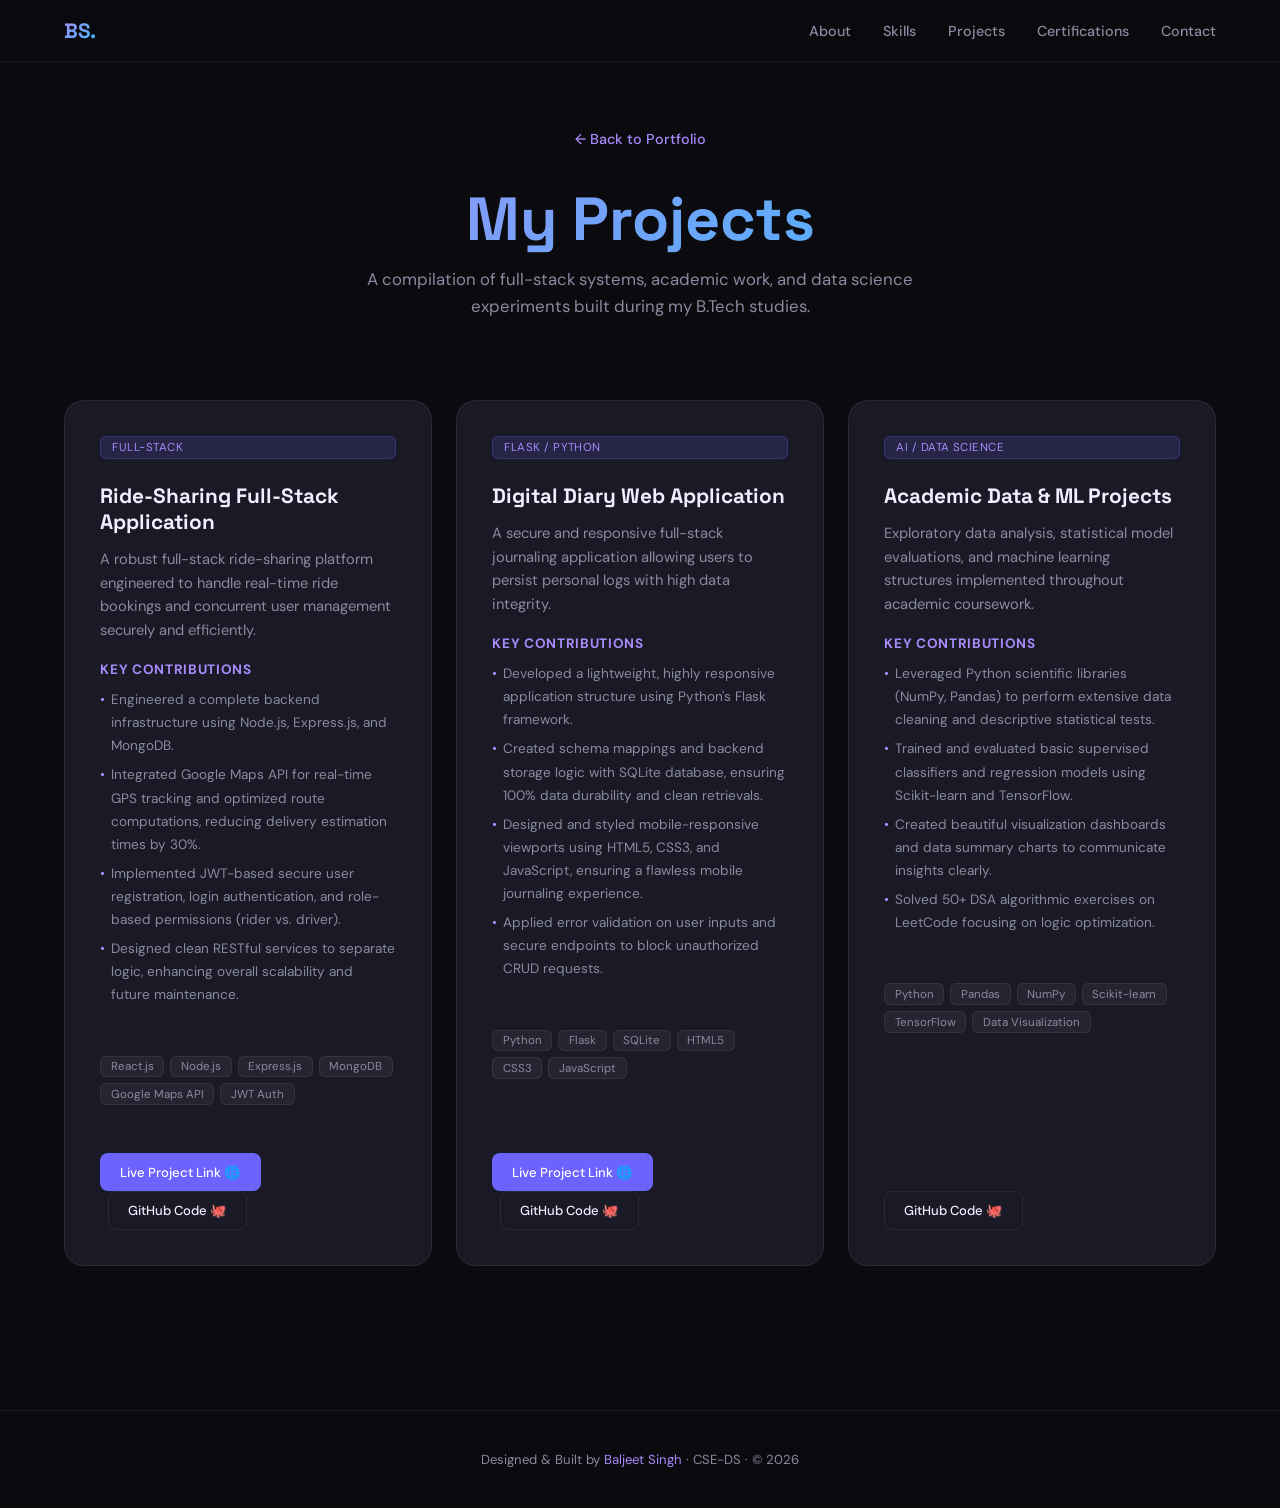
==== projects.html @ 08586c1f "Initial commit - organized portfolio, split html/css, added projects details and resume pdf" ====
<!DOCTYPE html>
<html lang="en">

<head>
  <meta charset="UTF-8" />
  <meta name="viewport" content="width=device-width, initial-scale=1.0" />
  <title>Projects | Baljeet Singh</title>
  <link
    href="https://fonts.googleapis.com/css2?family=Space+Grotesk:wght@400;500;600;700&family=DM+Sans:wght@300;400;500&display=swap"
    rel="stylesheet" />
  <link rel="stylesheet" href="css/style.css" />
  <style>
    /* Additional page-specific styles for projects.html */
    .projects-hero {
      padding: 8rem 5% 3rem;
      text-align: center;
    }
    .projects-hero h1 {
      font-family: 'Space Grotesk', sans-serif;
      font-size: clamp(2.5rem, 5vw, 3.8rem);
      font-weight: 700;
      margin-bottom: 0.5rem;
      background: linear-gradient(135deg, var(--accent2), var(--accent3));
      -webkit-background-clip: text;
      -webkit-text-fill-color: transparent;
    }
    .projects-hero p {
      color: var(--muted);
      font-size: 1.05rem;
      max-width: 600px;
      margin: 0 auto 2rem;
      line-height: 1.6;
    }
    .back-btn {
      display: inline-flex;
      align-items: center;
      gap: 8px;
      color: var(--accent2);
      text-decoration: none;
      font-weight: 500;
      font-size: 0.9rem;
      transition: color 0.2s;
      margin-bottom: 2rem;
    }
    .back-btn:hover {
      color: var(--accent3);
    }
    .project-detail-card {
      background: var(--card);
      border: 1px solid var(--border);
      border-radius: 20px;
      padding: 2.2rem;
      transition: border-color 0.25s, transform 0.25s;
      position: relative;
      overflow: hidden;
      display: flex;
      flex-direction: column;
      height: 100%;
    }
    .project-detail-card::before {
      content: '';
      position: absolute;
      top: 0;
      left: 0;
      right: 0;
      height: 2px;
      background: linear-gradient(90deg, var(--accent), var(--accent3));
      opacity: 0;
      transition: opacity 0.3s;
    }
    .project-detail-card:hover {
      border-color: rgba(108, 99, 255, 0.4);
      transform: translateY(-4px);
    }
    .project-detail-card:hover::before {
      opacity: 1;
    }
    .project-actions {
      margin-top: auto;
      padding-top: 1.5rem;
    }
    .project-link-btn {
      display: inline-flex;
      align-items: center;
      gap: 6px;
      padding: 0.6rem 1.2rem;
      border-radius: 8px;
      font-family: 'DM Sans', sans-serif;
      font-size: 0.82rem;
      font-weight: 500;
      cursor: pointer;
      text-decoration: none;
      transition: all 0.2s;
      background: var(--accent);
      color: #fff;
      border: 1px solid transparent;
    }
    .project-link-btn:hover {
      background: #7c74ff;
      transform: translateY(-2px);
    }
    .project-link-btn.secondary {
      background: transparent;
      color: var(--text);
      border: 1px solid var(--border);
      margin-left: 8px;
    }
    .project-link-btn.secondary:hover {
      border-color: rgba(255, 255, 255, 0.2);
      background: rgba(255, 255, 255, 0.03);
    }
  </style>
</head>

<body>

  <!-- NAV -->
  <nav>
    <div class="nav-logo"><a href="index.html" style="text-decoration: none; color: inherit;">BS.</a></div>
    <div class="nav-links">
      <a href="index.html#about">About</a>
      <a href="index.html#skills">Skills</a>
      <a href="index.html#projects">Projects</a>
      <a href="index.html#certifications">Certifications</a>
      <a href="index.html#contact">Contact</a>
    </div>
  </nav>

  <!-- PROJECTS HERO -->
  <section class="projects-hero">
    <a href="index.html" class="back-btn">← Back to Portfolio</a>
    <h1>My Projects</h1>
    <p>A compilation of full-stack systems, academic work, and data science experiments built during my B.Tech studies.</p>
  </section>

  <!-- PROJECTS GRID -->
  <section id="detailed-projects" style="padding-top: 0;">
    <div class="projects-grid">

      <!-- PROJECT 1 -->
      <div class="project-detail-card">
        <div class="project-tag">FULL-STACK</div>
        <h2 class="project-title" style="font-size: 1.3rem; margin-top: 0.5rem; margin-bottom: 0.8rem;">Ride-Sharing Full-Stack Application</h2>
        <p class="project-desc" style="margin-bottom: 1.2rem; font-size: 0.92rem; line-height: 1.6;">A robust full-stack ride-sharing platform engineered to handle real-time ride bookings and concurrent user management securely and efficiently.</p>
        
        <h3 style="font-size: 0.85rem; color: var(--accent2); text-transform: uppercase; letter-spacing: 0.05em; margin-bottom: 0.6rem;">Key Contributions</h3>
        <ul style="list-style-type: none; padding-left: 0; margin-bottom: 1.5rem; font-size: 0.85rem; color: var(--muted); line-height: 1.7;">
          <li style="margin-bottom: 6px; display: flex; align-items: start; gap: 6px;">
            <span style="color: var(--accent2); flex-shrink: 0;">•</span>
            <span>Engineered a complete backend infrastructure using Node.js, Express.js, and MongoDB.</span>
          </li>
          <li style="margin-bottom: 6px; display: flex; align-items: start; gap: 6px;">
            <span style="color: var(--accent2); flex-shrink: 0;">•</span>
            <span>Integrated Google Maps API for real-time GPS tracking and optimized route computations, reducing delivery estimation times by 30%.</span>
          </li>
          <li style="margin-bottom: 6px; display: flex; align-items: start; gap: 6px;">
            <span style="color: var(--accent2); flex-shrink: 0;">•</span>
            <span>Implemented JWT-based secure user registration, login authentication, and role-based permissions (rider vs. driver).</span>
          </li>
          <li style="margin-bottom: 6px; display: flex; align-items: start; gap: 6px;">
            <span style="color: var(--accent2); flex-shrink: 0;">•</span>
            <span>Designed clean RESTful services to separate logic, enhancing overall scalability and future maintenance.</span>
          </li>
        </ul>
        
        <div class="project-tech" style="margin-bottom: 1.5rem;">
          <span class="tech-pill">React.js</span>
          <span class="tech-pill">Node.js</span>
          <span class="tech-pill">Express.js</span>
          <span class="tech-pill">MongoDB</span>
          <span class="tech-pill">Google Maps API</span>
          <span class="tech-pill">JWT Auth</span>
        </div>
        
        <div class="project-actions">
          <a href="https://b-ramgharia.github.io/ride-sharing/" class="project-link-btn live-link-btn" id="rideshare-live-link" target="_blank" rel="noopener noreferrer">Live Project Link 🌐</a>
          <a href="https://github.com/B-ramgharia/ride-sharing" class="project-link-btn secondary" target="_blank" rel="noopener noreferrer">GitHub Code 🐙</a>
        </div>
      </div>

      <!-- PROJECT 2 -->
      <div class="project-detail-card">
        <div class="project-tag">FLASK / PYTHON</div>
        <h2 class="project-title" style="font-size: 1.3rem; margin-top: 0.5rem; margin-bottom: 0.8rem;">Digital Diary Web Application</h2>
        <p class="project-desc" style="margin-bottom: 1.2rem; font-size: 0.92rem; line-height: 1.6;">A secure and responsive full-stack journaling application allowing users to persist personal logs with high data integrity.</p>
        
        <h3 style="font-size: 0.85rem; color: var(--accent2); text-transform: uppercase; letter-spacing: 0.05em; margin-bottom: 0.6rem;">Key Contributions</h3>
        <ul style="list-style-type: none; padding-left: 0; margin-bottom: 1.5rem; font-size: 0.85rem; color: var(--muted); line-height: 1.7;">
          <li style="margin-bottom: 6px; display: flex; align-items: start; gap: 6px;">
            <span style="color: var(--accent2); flex-shrink: 0;">•</span>
            <span>Developed a lightweight, highly responsive application structure using Python's Flask framework.</span>
          </li>
          <li style="margin-bottom: 6px; display: flex; align-items: start; gap: 6px;">
            <span style="color: var(--accent2); flex-shrink: 0;">•</span>
            <span>Created schema mappings and backend storage logic with SQLite database, ensuring 100% data durability and clean retrievals.</span>
          </li>
          <li style="margin-bottom: 6px; display: flex; align-items: start; gap: 6px;">
            <span style="color: var(--accent2); flex-shrink: 0;">•</span>
            <span>Designed and styled mobile-responsive viewports using HTML5, CSS3, and JavaScript, ensuring a flawless mobile journaling experience.</span>
          </li>
          <li style="margin-bottom: 6px; display: flex; align-items: start; gap: 6px;">
            <span style="color: var(--accent2); flex-shrink: 0;">•</span>
            <span>Applied error validation on user inputs and secure endpoints to block unauthorized CRUD requests.</span>
          </li>
        </ul>
        
        <div class="project-tech" style="margin-bottom: 1.5rem;">
          <span class="tech-pill">Python</span>
          <span class="tech-pill">Flask</span>
          <span class="tech-pill">SQLite</span>
          <span class="tech-pill">HTML5</span>
          <span class="tech-pill">CSS3</span>
          <span class="tech-pill">JavaScript</span>
        </div>
        
        <div class="project-actions">
          <a href="https://diary1-fcr9.onrender.com" class="project-link-btn live-link-btn" id="diary-live-link" target="_blank" rel="noopener noreferrer">Live Project Link 🌐</a>
          <a href="https://github.com/B-ramgharia/Diary" class="project-link-btn secondary" target="_blank" rel="noopener noreferrer">GitHub Code 🐙</a>
        </div>
      </div>

      <!-- PROJECT 3 -->
      <div class="project-detail-card">
        <div class="project-tag">AI / DATA SCIENCE</div>
        <h2 class="project-title" style="font-size: 1.3rem; margin-top: 0.5rem; margin-bottom: 0.8rem;">Academic Data & ML Projects</h2>
        <p class="project-desc" style="margin-bottom: 1.2rem; font-size: 0.92rem; line-height: 1.6;">Exploratory data analysis, statistical model evaluations, and machine learning structures implemented throughout academic coursework.</p>
        
        <h3 style="font-size: 0.85rem; color: var(--accent2); text-transform: uppercase; letter-spacing: 0.05em; margin-bottom: 0.6rem;">Key Contributions</h3>
        <ul style="list-style-type: none; padding-left: 0; margin-bottom: 1.5rem; font-size: 0.85rem; color: var(--muted); line-height: 1.7;">
          <li style="margin-bottom: 6px; display: flex; align-items: start; gap: 6px;">
            <span style="color: var(--accent2); flex-shrink: 0;">•</span>
            <span>Leveraged Python scientific libraries (NumPy, Pandas) to perform extensive data cleaning and descriptive statistical tests.</span>
          </li>
          <li style="margin-bottom: 6px; display: flex; align-items: start; gap: 6px;">
            <span style="color: var(--accent2); flex-shrink: 0;">•</span>
            <span>Trained and evaluated basic supervised classifiers and regression models using Scikit-learn and TensorFlow.</span>
          </li>
          <li style="margin-bottom: 6px; display: flex; align-items: start; gap: 6px;">
            <span style="color: var(--accent2); flex-shrink: 0;">•</span>
            <span>Created beautiful visualization dashboards and data summary charts to communicate insights clearly.</span>
          </li>
          <li style="margin-bottom: 6px; display: flex; align-items: start; gap: 6px;">
            <span style="color: var(--accent2); flex-shrink: 0;">•</span>
            <span>Solved 50+ DSA algorithmic exercises on LeetCode focusing on logic optimization.</span>
          </li>
        </ul>
        
        <div class="project-tech" style="margin-bottom: 1.5rem;">
          <span class="tech-pill">Python</span>
          <span class="tech-pill">Pandas</span>
          <span class="tech-pill">NumPy</span>
          <span class="tech-pill">Scikit-learn</span>
          <span class="tech-pill">TensorFlow</span>
          <span class="tech-pill">Data Visualization</span>
        </div>
        
        <div class="project-actions">
          <a href="https://github.com/B-ramgharia?tab=repositories" class="project-link-btn secondary" style="margin-left: 0;" target="_blank" rel="noopener noreferrer">GitHub Code 🐙</a>
        </div>
      </div>

    </div>
  </section>

  <!-- FOOTER -->
  <footer style="margin-top: 4rem;">
    <p>Designed & Built by <span>Baljeet Singh</span> · CSE-DS · © 2026</p>
  </footer>

</body>

</html>
---- css/style.css ----
*,
*::before,
*::after {
  box-sizing: border-box;
  margin: 0;
  padding: 0;
}

:root {
  --bg: #0a0a0f;
  --bg2: #111118;
  --bg3: #16161f;
  --card: #1a1a26;
  --border: rgba(255, 255, 255, 0.07);
  --accent: #6c63ff;
  --accent2: #a78bfa;
  --accent3: #38bdf8;
  --text: #f0eeff;
  --muted: #8a8aa0;
  --green: #4ade80;
}

html {
  scroll-behavior: smooth;
}

body {
  font-family: 'DM Sans', sans-serif;
  background: var(--bg);
  color: var(--text);
  min-height: 100vh;
  overflow-x: hidden;
}

/* NAV */
nav {
  position: fixed;
  top: 0;
  left: 0;
  right: 0;
  z-index: 100;
  display: flex;
  align-items: center;
  justify-content: space-between;
  padding: 1.1rem 5%;
  background: rgba(10, 10, 15, 0.85);
  backdrop-filter: blur(18px);
  border-bottom: 1px solid var(--border);
}

.nav-logo {
  font-family: 'Space Grotesk', sans-serif;
  font-weight: 800;
  font-size: 1.3rem;
  letter-spacing: -0.5px;
  background: linear-gradient(135deg, var(--accent2), var(--accent3));
  -webkit-background-clip: text;
  -webkit-text-fill-color: transparent;
}

.nav-links {
  display: flex;
  gap: 2rem;
}

.nav-links a {
  color: var(--muted);
  text-decoration: none;
  font-size: 0.9rem;
  font-weight: 500;
  transition: color 0.2s;
}

.nav-links a:hover {
  color: var(--text);
}

/* HERO */
.hero {
  min-height: 100vh;
  display: flex;
  align-items: center;
  padding: 8rem 5% 4rem;
  position: relative;
  overflow: hidden;
}

.hero::before {
  content: '';
  position: absolute;
  top: -200px;
  right: -200px;
  width: 700px;
  height: 700px;
  background: radial-gradient(circle, rgba(108, 99, 255, 0.15) 0%, transparent 70%);
  pointer-events: none;
}

.hero::after {
  content: '';
  position: absolute;
  bottom: -100px;
  left: -100px;
  width: 500px;
  height: 500px;
  background: radial-gradient(circle, rgba(56, 189, 248, 0.08) 0%, transparent 70%);
  pointer-events: none;
}

.hero-inner {
  max-width: 820px;
  animation: fadeUp 0.8s ease both;
}

.hero-badge {
  display: inline-flex;
  align-items: center;
  gap: 8px;
  background: rgba(108, 99, 255, 0.12);
  border: 1px solid rgba(108, 99, 255, 0.3);
  border-radius: 999px;
  padding: 0.35rem 1rem;
  font-size: 0.78rem;
  color: var(--accent2);
  margin-bottom: 1.8rem;
  letter-spacing: 0.04em;
}

.badge-dot {
  width: 7px;
  height: 7px;
  border-radius: 50%;
  background: var(--green);
  box-shadow: 0 0 8px var(--green);
  animation: pulse 2s infinite;
}

.hero h1 {
  font-family: 'Space Grotesk', sans-serif;
  font-size: clamp(2.8rem, 6vw, 5rem);
  font-weight: 700;
  line-height: 1.15;
  letter-spacing: -1px;
  margin-bottom: 1rem;
}

.hero h1 span {
  display: inline-block;
  padding-right: 0.05em;
  background: linear-gradient(135deg, var(--accent2) 0%, var(--accent3) 100%);
  -webkit-background-clip: text;
  -webkit-text-fill-color: transparent;
}

.hero-sub {
  font-size: 1.05rem;
  color: var(--muted);
  max-width: 540px;
  line-height: 1.75;
  margin-bottom: 2.5rem;
}

.hero-btns {
  display: flex;
  gap: 1rem;
  flex-wrap: wrap;
}

.btn {
  display: inline-flex;
  align-items: center;
  gap: 8px;
  padding: 0.75rem 1.8rem;
  border-radius: 10px;
  font-family: 'DM Sans', sans-serif;
  font-size: 0.9rem;
  font-weight: 500;
  cursor: pointer;
  text-decoration: none;
  transition: all 0.2s;
}

.btn-primary {
  background: var(--accent);
  color: #fff;
  border: 1px solid transparent;
}

.btn-primary:hover {
  background: #7c74ff;
  transform: translateY(-2px);
}

.btn-outline {
  background: transparent;
  color: var(--text);
  border: 1px solid var(--border);
}

.btn-outline:hover {
  border-color: rgba(255, 255, 255, 0.2);
  background: var(--card);
  transform: translateY(-2px);
}

/* SECTION */
section {
  padding: 5rem 5%;
}

.section-label {
  display: inline-flex;
  align-items: center;
  background: rgba(167, 139, 250, 0.08);
  border: 1px solid rgba(167, 139, 250, 0.2);
  color: var(--accent2);
  font-size: 0.75rem;
  font-weight: 600;
  letter-spacing: 0.08em;
  text-transform: uppercase;
  padding: 0.35rem 0.9rem;
  border-radius: 99px;
  margin-bottom: 0.8rem;
}

.section-title {
  font-family: 'Space Grotesk', sans-serif;
  font-size: clamp(1.8rem, 3vw, 2.4rem);
  font-weight: 700;
  margin-bottom: 3rem;
}

/* ABOUT */
.about-grid {
  display: grid;
  grid-template-columns: 1fr 1fr;
  gap: 3rem;
  align-items: start;
}

.about-text {
  color: var(--muted);
  line-height: 1.85;
  font-size: 1rem;
}

.about-text p+p {
  margin-top: 1rem;
}

.about-stats {
  display: grid;
  grid-template-columns: 1fr 1fr;
  gap: 1rem;
}

.stat-card {
  background: var(--card);
  border: 1px solid var(--border);
  border-radius: 14px;
  padding: 1.4rem;
}

.stat-num {
  font-family: 'Space Grotesk', sans-serif;
  font-size: 2rem;
  font-weight: 800;
  background: linear-gradient(135deg, var(--accent2), var(--accent3));
  -webkit-background-clip: text;
  -webkit-text-fill-color: transparent;
}

.stat-label {
  color: var(--muted);
  font-size: 0.82rem;
  margin-top: 0.2rem;
}

/* SKILLS */
.skills-bg {
  background: var(--bg2);
}

.skills-grid {
  display: grid;
  grid-template-columns: repeat(auto-fit, minmax(260px, 1fr));
  gap: 1.2rem;
}

.skill-card {
  background: var(--card);
  border: 1px solid var(--border);
  border-radius: 16px;
  padding: 1.6rem;
  transition: border-color 0.25s, transform 0.25s;
}

.skill-card:hover {
  border-color: rgba(108, 99, 255, 0.4);
  transform: translateY(-4px);
}

.skill-icon {
  width: 44px;
  height: 44px;
  border-radius: 12px;
  display: flex;
  align-items: center;
  justify-content: center;
  font-size: 1.4rem;
  margin-bottom: 1rem;
}

.skill-name {
  font-family: 'Space Grotesk', sans-serif;
  font-weight: 700;
  font-size: 1rem;
  margin-bottom: 0.4rem;
}

.skill-desc {
  color: var(--muted);
  font-size: 0.85rem;
  line-height: 1.6;
  margin-bottom: 1rem;
}

.skill-bar-wrap {
  height: 4px;
  background: rgba(255, 255, 255, 0.07);
  border-radius: 99px;
  overflow: hidden;
}

.skill-bar {
  height: 100%;
  border-radius: 99px;
  background: linear-gradient(90deg, var(--accent), var(--accent3));
  animation: growBar 1.2s ease both;
}

/* PROJECTS */
.projects-grid {
  display: grid;
  grid-template-columns: repeat(auto-fit, minmax(280px, 1fr));
  gap: 1.5rem;
}

.project-card {
  background: var(--card);
  border: 1px solid var(--border);
  border-radius: 18px;
  padding: 1.8rem;
  transition: border-color 0.25s, transform 0.25s;
  position: relative;
  overflow: hidden;
}

.project-card::before {
  content: '';
  position: absolute;
  top: 0;
  left: 0;
  right: 0;
  height: 2px;
  background: linear-gradient(90deg, var(--accent), var(--accent3));
  opacity: 0;
  transition: opacity 0.3s;
}

.project-card:hover {
  border-color: rgba(108, 99, 255, 0.35);
  transform: translateY(-5px);
}

.project-card:hover::before {
  opacity: 1;
}

.project-tag {
  display: inline-block;
  background: rgba(108, 99, 255, 0.15);
  color: var(--accent2);
  border: 1px solid rgba(108, 99, 255, 0.25);
  border-radius: 6px;
  padding: 0.2rem 0.7rem;
  font-size: 0.72rem;
  margin-bottom: 1rem;
  letter-spacing: 0.04em;
}

.project-title {
  font-family: 'Space Grotesk', sans-serif;
  font-weight: 700;
  font-size: 1.05rem;
  margin-bottom: 0.6rem;
}

.project-desc {
  color: var(--muted);
  font-size: 0.85rem;
  line-height: 1.65;
}

.project-tech {
  display: flex;
  flex-wrap: wrap;
  gap: 6px;
  margin-top: 1.2rem;
}

.tech-pill {
  background: rgba(255, 255, 255, 0.05);
  border: 1px solid var(--border);
  border-radius: 6px;
  padding: 0.15rem 0.6rem;
  font-size: 0.72rem;
  color: var(--muted);
}

/* CONTACT */
.contact-bg {
  background: var(--bg2);
}

.contact-grid {
  display: grid;
  grid-template-columns: 1fr 1fr;
  gap: 3rem;
  align-items: start;
}

.contact-info p {
  color: var(--muted);
  line-height: 1.8;
  margin-bottom: 2rem;
}

.contact-item {
  display: flex;
  align-items: center;
  gap: 12px;
  margin-bottom: 1rem;
}

.contact-icon {
  width: 42px;
  height: 42px;
  border-radius: 10px;
  background: rgba(108, 99, 255, 0.12);
  border: 1px solid rgba(108, 99, 255, 0.2);
  display: flex;
  align-items: center;
  justify-content: center;
  font-size: 1.1rem;
  flex-shrink: 0;
}

.contact-detail strong {
  display: block;
  font-size: 0.8rem;
  color: var(--muted);
}

.contact-detail span {
  font-size: 0.9rem;
}

.contact-detail a {
  color: var(--text);
  text-decoration: none;
  transition: color 0.2s;
}

.contact-detail a:hover {
  color: var(--accent3);
}

/* Spinner & Toast styling */
.spinner {
  display: inline-block;
  width: 14px;
  height: 14px;
  border: 2px solid rgba(255, 255, 255, 0.3);
  border-radius: 50%;
  border-top-color: #fff;
  animation: spin 0.8s linear infinite;
  vertical-align: middle;
  margin-right: 8px;
}

@keyframes spin {
  to {
    transform: rotate(360deg);
  }
}

.toast {
  position: fixed;
  bottom: 2rem;
  right: 2rem;
  background: var(--bg3);
  border: 1px solid rgba(74, 222, 128, 0.3);
  border-left: 4px solid var(--green);
  padding: 1rem 1.5rem;
  border-radius: 12px;
  box-shadow: 0 10px 30px rgba(0, 0, 0, 0.5);
  display: flex;
  align-items: center;
  gap: 12px;
  z-index: 1000;
  transform: translateY(100px);
  opacity: 0;
  transition: all 0.4s cubic-bezier(0.175, 0.885, 0.32, 1.275);
}

.toast.show {
  transform: translateY(0);
  opacity: 1;
}

.toast-icon {
  font-size: 1.25rem;
  color: var(--green);
  font-weight: bold;
}

.toast-content {
  font-size: 0.9rem;
  font-weight: 500;
  color: var(--text);
}

.contact-form {
  display: flex;
  flex-direction: column;
  gap: 1rem;
}

.form-row {
  display: grid;
  grid-template-columns: 1fr 1fr;
  gap: 1rem;
}

.form-group {
  display: flex;
  flex-direction: column;
  gap: 6px;
}

.form-group label {
  font-size: 0.8rem;
  color: var(--muted);
}

.form-group input,
.form-group textarea {
  background: var(--card);
  border: 1px solid var(--border);
  border-radius: 10px;
  padding: 0.75rem 1rem;
  color: var(--text);
  font-family: 'DM Sans', sans-serif;
  font-size: 0.9rem;
  outline: none;
  transition: border-color 0.2s;
  resize: none;
}

.form-group input:focus,
.form-group textarea:focus {
  border-color: rgba(108, 99, 255, 0.5);
}

.form-group textarea {
  min-height: 120px;
}

.btn-full {
  width: 100%;
  justify-content: center;
}

/* FOOTER */
footer {
  text-align: center;
  padding: 2.5rem 5%;
  border-top: 1px solid var(--border);
  color: var(--muted);
  font-size: 0.82rem;
}

footer span {
  color: var(--accent2);
}

/* ANIMATIONS */
@keyframes fadeUp {
  from {
    opacity: 0;
    transform: translateY(30px);
  }

  to {
    opacity: 1;
    transform: translateY(0);
  }
}

@keyframes pulse {

  0%,
  100% {
    opacity: 1;
  }

  50% {
    opacity: 0.4;
  }
}

@keyframes growBar {
  from {
    width: 0;
  }
}

/* RESPONSIVE */
@media (max-width: 768px) {
  .nav-links {
    display: none;
  }

  .about-grid,
  .contact-grid {
    grid-template-columns: 1fr;
  }

  .form-row {
    grid-template-columns: 1fr;
  }

  .hero h1 {
    letter-spacing: -1px;
  }
}
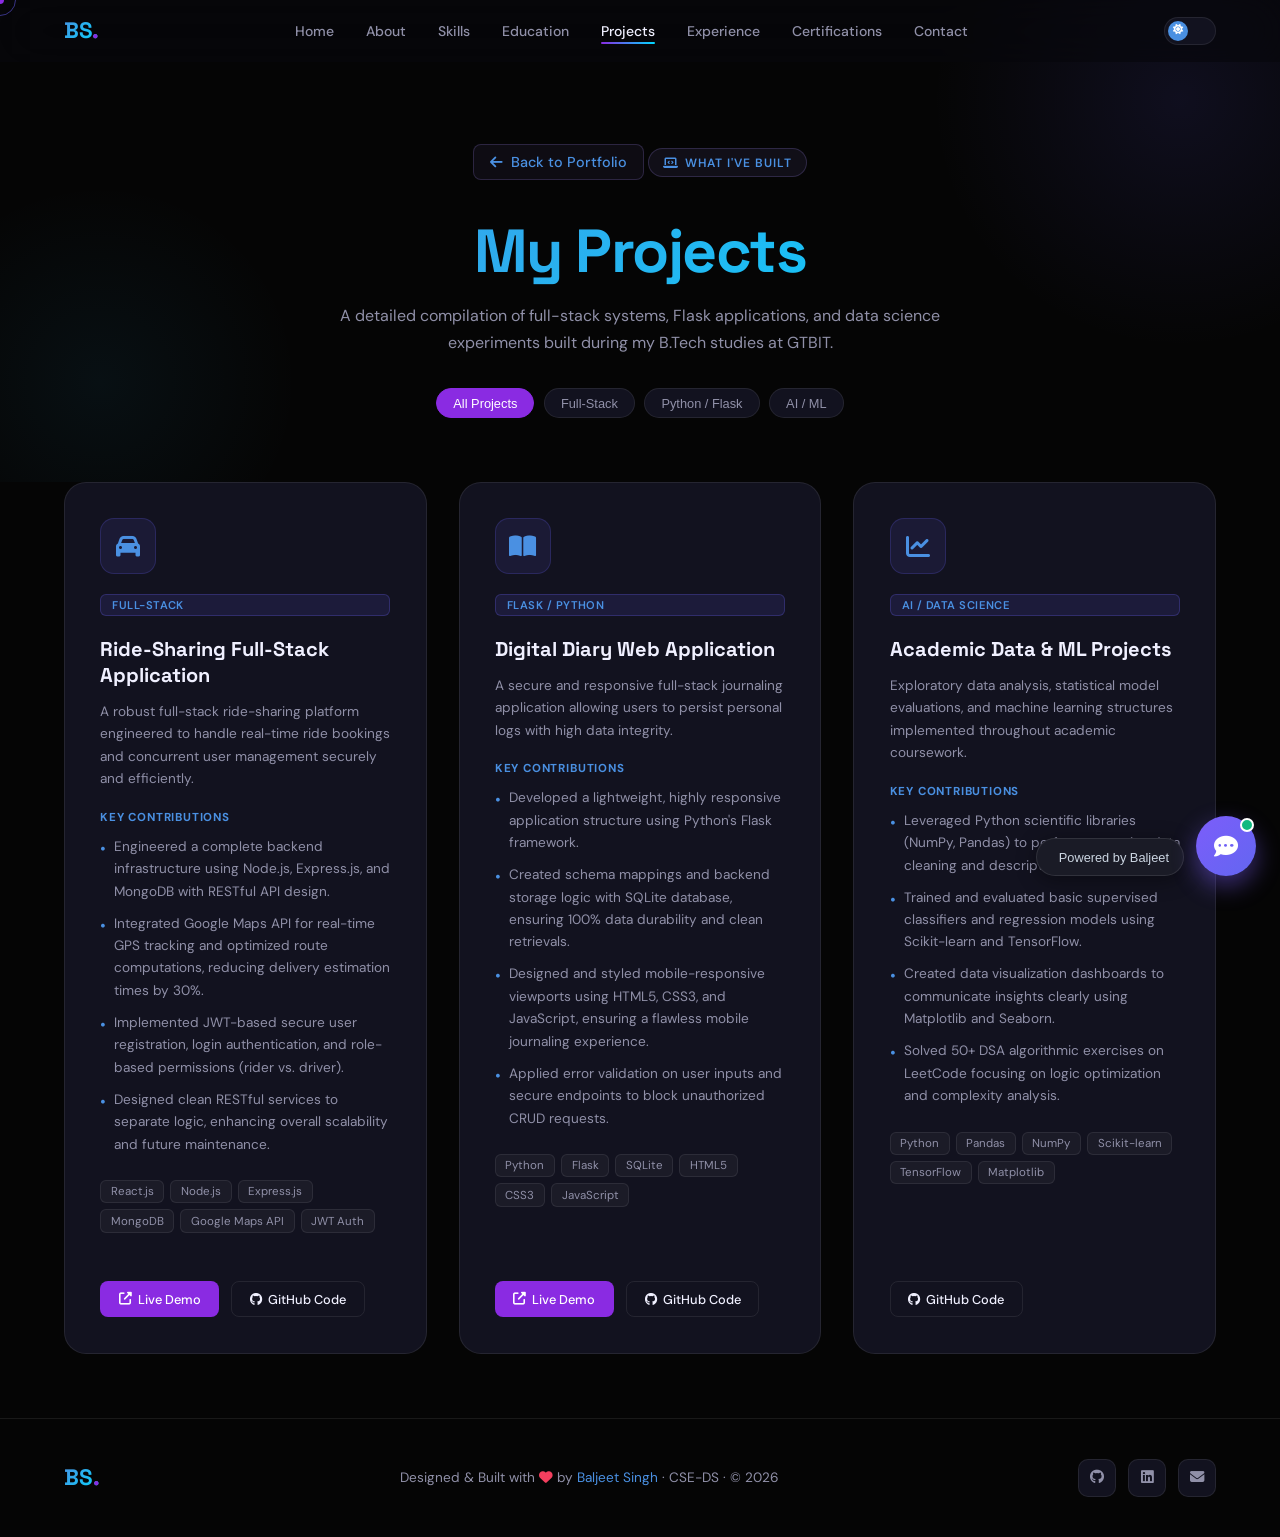
==== commit e80992d6: "Update site: modified styles and pages, added chat/projects CSS and JS files" ====
--- a/projects.html
+++ b/projects.html
@@ -3,270 +3,290 @@
 
 <head>
   <meta charset="UTF-8" />
+  <meta http-equiv="X-UA-Compatible" content="IE=edge" />
   <meta name="viewport" content="width=device-width, initial-scale=1.0" />
+  <meta name="description" content="Baljeet Singh's projects — Full-Stack, Flask, and AI/ML projects built during B.Tech CSE-DS." />
   <title>Projects | Baljeet Singh</title>
-  <link
-    href="https://fonts.googleapis.com/css2?family=Space+Grotesk:wght@400;500;600;700&family=DM+Sans:wght@300;400;500&display=swap"
-    rel="stylesheet" />
+
+  <!-- Google Fonts -->
+  <link href="https://fonts.googleapis.com/css2?family=Space+Grotesk:wght@400;500;600;700;800&family=DM+Sans:wght@300;400;500&display=swap" rel="stylesheet" />
+  <!-- Font Awesome -->
+  <link rel="stylesheet" href="https://cdnjs.cloudflare.com/ajax/libs/font-awesome/6.5.0/css/all.min.css" />
+  <!-- Main CSS -->
   <link rel="stylesheet" href="css/style.css" />
-  <style>
-    /* Additional page-specific styles for projects.html */
-    .projects-hero {
-      padding: 8rem 5% 3rem;
-      text-align: center;
+  <link rel="stylesheet" href="css/projects.css" />
+  <link rel="stylesheet" href="css/chat.css" />
+</head>
+
+<body>
+
+  <!-- ==================== SCROLL PROGRESS ==================== -->
+  <div class="progress-container">
+    <div class="progress-bar" id="progressBar"></div>
+  </div>
+
+  <!-- ==================== CURSOR ==================== -->
+  <div class="custom-cursor" id="cursor"></div>
+  <div class="cursor-follower" id="cursorFollower"></div>
+
+  <!-- ==================== HEADER / NAV ==================== -->
+  <header id="header">
+    <a href="index.html" class="logo">
+      <span class="logo-text">BS<span class="logo-dot">.</span></span>
+    </a>
+
+    <div class="menu-toggle" id="menuToggle">
+      <span></span>
+      <span></span>
+      <span></span>
+    </div>
+
+    <nav class="navbar" id="navbar">
+      <ul>
+        <li><a class="nav-link" href="index.html#home">Home</a></li>
+        <li><a class="nav-link" href="index.html#about">About</a></li>
+        <li><a class="nav-link" href="index.html#skills">Skills</a></li>
+        <li><a class="nav-link" href="index.html#education">Education</a></li>
+        <li><a class="nav-link active" href="projects.html">Projects</a></li>
+        <li><a class="nav-link" href="index.html#experience">Experience</a></li>
+        <li><a class="nav-link" href="index.html#certifications">Certifications</a></li>
+        <li><a class="nav-link" href="index.html#contact">Contact</a></li>
+      </ul>
+    </nav>
+
+    <div class="header-actions">
+      <label class="theme-switch" id="themeToggle" title="Toggle theme">
+        <input type="checkbox" id="darkmode-toggle" />
+        <div class="track">
+          <div class="thumb">
+            <i class="fas fa-sun sun-icon"></i>
+            <i class="fas fa-moon moon-icon"></i>
+          </div>
+        </div>
+      </label>
+    </div>
+  </header>
+
+  <!-- ==================== PROJECTS HERO ==================== -->
+  <section class="projects-hero">
+    <a href="index.html" class="back-btn"><i class="fas fa-arrow-left"></i> Back to Portfolio</a>
+    <div class="section-label"><i class="fas fa-laptop-code"></i> What I've Built</div>
+    <h1>My Projects</h1>
+    <p>A detailed compilation of full-stack systems, Flask applications, and data science experiments built during my B.Tech studies at GTBIT.</p>
+
+    <div class="filter-chips">
+      <button class="filter-chip active" data-filter="all" id="chip-all">All Projects</button>
+      <button class="filter-chip" data-filter="full-stack" id="chip-fullstack">Full-Stack</button>
+      <button class="filter-chip" data-filter="python" id="chip-python">Python / Flask</button>
+      <button class="filter-chip" data-filter="ai" id="chip-ai">AI / ML</button>
+    </div>
+  </section>
+
+  <!-- ==================== ALL PROJECTS GRID ==================== -->
+  <div class="all-projects-grid">
+
+    <!-- PROJECT 1 -->
+    <div class="project-detail-card reveal" data-category="full-stack">
+      <div class="project-card-top">
+        <div class="project-big-icon"><i class="fas fa-car"></i></div>
+      </div>
+      <div class="project-tag">FULL-STACK</div>
+      <h2 class="project-title" style="font-size: 1.25rem; margin-top: 0.5rem; margin-bottom: 0.8rem;">Ride-Sharing Full-Stack Application</h2>
+      <p class="project-desc" style="margin-bottom: 1.2rem;">A robust full-stack ride-sharing platform engineered to handle real-time ride bookings and concurrent user management securely and efficiently.</p>
+
+      <div class="project-contributions">
+        <h3>Key Contributions</h3>
+        <ul>
+          <li><span class="bullet">•</span><span>Engineered a complete backend infrastructure using Node.js, Express.js, and MongoDB with RESTful API design.</span></li>
+          <li><span class="bullet">•</span><span>Integrated Google Maps API for real-time GPS tracking and optimized route computations, reducing delivery estimation times by 30%.</span></li>
+          <li><span class="bullet">•</span><span>Implemented JWT-based secure user registration, login authentication, and role-based permissions (rider vs. driver).</span></li>
+          <li><span class="bullet">•</span><span>Designed clean RESTful services to separate logic, enhancing overall scalability and future maintenance.</span></li>
+        </ul>
+      </div>
+
+      <div class="project-tech" style="margin-bottom: 1.5rem;">
+        <span class="tech-pill">React.js</span>
+        <span class="tech-pill">Node.js</span>
+        <span class="tech-pill">Express.js</span>
+        <span class="tech-pill">MongoDB</span>
+        <span class="tech-pill">Google Maps API</span>
+        <span class="tech-pill">JWT Auth</span>
+      </div>
+
+      <div class="project-actions-footer">
+        <a href="https://b-ramgharia.github.io/ride-sharing/" class="project-link-btn" target="_blank" rel="noopener"><i class="fas fa-external-link-alt"></i> Live Demo</a>
+        <a href="https://github.com/B-ramgharia/ride-sharing" class="project-link-btn secondary" target="_blank" rel="noopener"><i class="fab fa-github"></i> GitHub Code</a>
+      </div>
+    </div>
+
+    <!-- PROJECT 2 -->
+    <div class="project-detail-card reveal" data-category="python">
+      <div class="project-card-top">
+        <div class="project-big-icon"><i class="fas fa-book-open"></i></div>
+      </div>
+      <div class="project-tag">FLASK / PYTHON</div>
+      <h2 class="project-title" style="font-size: 1.25rem; margin-top: 0.5rem; margin-bottom: 0.8rem;">Digital Diary Web Application</h2>
+      <p class="project-desc" style="margin-bottom: 1.2rem;">A secure and responsive full-stack journaling application allowing users to persist personal logs with high data integrity.</p>
+
+      <div class="project-contributions">
+        <h3>Key Contributions</h3>
+        <ul>
+          <li><span class="bullet">•</span><span>Developed a lightweight, highly responsive application structure using Python's Flask framework.</span></li>
+          <li><span class="bullet">•</span><span>Created schema mappings and backend storage logic with SQLite database, ensuring 100% data durability and clean retrievals.</span></li>
+          <li><span class="bullet">•</span><span>Designed and styled mobile-responsive viewports using HTML5, CSS3, and JavaScript, ensuring a flawless mobile journaling experience.</span></li>
+          <li><span class="bullet">•</span><span>Applied error validation on user inputs and secure endpoints to block unauthorized CRUD requests.</span></li>
+        </ul>
+      </div>
+
+      <div class="project-tech" style="margin-bottom: 1.5rem;">
+        <span class="tech-pill">Python</span>
+        <span class="tech-pill">Flask</span>
+        <span class="tech-pill">SQLite</span>
+        <span class="tech-pill">HTML5</span>
+        <span class="tech-pill">CSS3</span>
+        <span class="tech-pill">JavaScript</span>
+      </div>
+
+      <div class="project-actions-footer">
+        <a href="https://diary1-fcr9.onrender.com" class="project-link-btn" target="_blank" rel="noopener"><i class="fas fa-external-link-alt"></i> Live Demo</a>
+        <a href="https://github.com/B-ramgharia/Diary" class="project-link-btn secondary" target="_blank" rel="noopener"><i class="fab fa-github"></i> GitHub Code</a>
+      </div>
+    </div>
+
+    <!-- PROJECT 3 -->
+    <div class="project-detail-card reveal" data-category="ai">
+      <div class="project-card-top">
+        <div class="project-big-icon"><i class="fas fa-chart-line"></i></div>
+      </div>
+      <div class="project-tag">AI / DATA SCIENCE</div>
+      <h2 class="project-title" style="font-size: 1.25rem; margin-top: 0.5rem; margin-bottom: 0.8rem;">Academic Data & ML Projects</h2>
+      <p class="project-desc" style="margin-bottom: 1.2rem;">Exploratory data analysis, statistical model evaluations, and machine learning structures implemented throughout academic coursework.</p>
+
+      <div class="project-contributions">
+        <h3>Key Contributions</h3>
+        <ul>
+          <li><span class="bullet">•</span><span>Leveraged Python scientific libraries (NumPy, Pandas) to perform extensive data cleaning and descriptive statistical tests.</span></li>
+          <li><span class="bullet">•</span><span>Trained and evaluated basic supervised classifiers and regression models using Scikit-learn and TensorFlow.</span></li>
+          <li><span class="bullet">•</span><span>Created data visualization dashboards to communicate insights clearly using Matplotlib and Seaborn.</span></li>
+          <li><span class="bullet">•</span><span>Solved 50+ DSA algorithmic exercises on LeetCode focusing on logic optimization and complexity analysis.</span></li>
+        </ul>
+      </div>
+
+      <div class="project-tech" style="margin-bottom: 1.5rem;">
+        <span class="tech-pill">Python</span>
+        <span class="tech-pill">Pandas</span>
+        <span class="tech-pill">NumPy</span>
+        <span class="tech-pill">Scikit-learn</span>
+        <span class="tech-pill">TensorFlow</span>
+        <span class="tech-pill">Matplotlib</span>
+      </div>
+
+      <div class="project-actions-footer">
+        <a href="https://github.com/B-ramgharia?tab=repositories" class="project-link-btn secondary" style="margin-left: 0;" target="_blank" rel="noopener"><i class="fab fa-github"></i> GitHub Code</a>
+      </div>
+    </div>
+
+  </div>
+
+  <!-- ==================== FOOTER ==================== -->
+  <footer>
+    <div class="footer-inner">
+      <div class="footer-logo">BS<span class="logo-dot">.</span></div>
+      <p>Designed & Built with <i class="fas fa-heart" style="color:#f43f5e;"></i> by <span>Baljeet Singh</span> · CSE-DS · © 2026</p>
+      <div class="footer-socials">
+        <a href="https://github.com/B-ramgharia" target="_blank" rel="noopener" aria-label="GitHub"><i class="fab fa-github"></i></a>
+        <a href="https://www.linkedin.com/in/baljeet-singh-8613b7317/" target="_blank" rel="noopener" aria-label="LinkedIn"><i class="fab fa-linkedin"></i></a>
+        <a href="mailto:baljeet.rathor2005@gmail.com" aria-label="Email"><i class="fas fa-envelope"></i></a>
+      </div>
+    </div>
+  </footer>
+
+  <script>
+    // ===== PROGRESS BAR =====
+    window.addEventListener('scroll', () => {
+      const pct = (document.documentElement.scrollTop / (document.documentElement.scrollHeight - document.documentElement.clientHeight)) * 100;
+      document.getElementById('progressBar').style.width = pct + '%';
+    });
+
+    // ===== CUSTOM CURSOR =====
+    const cursor = document.getElementById('cursor');
+    const follower = document.getElementById('cursorFollower');
+    document.addEventListener('mousemove', (e) => {
+      cursor.style.left = e.clientX + 'px';
+      cursor.style.top = e.clientY + 'px';
+      follower.style.left = e.clientX + 'px';
+      follower.style.top = e.clientY + 'px';
+    });
+    document.querySelectorAll('a, button, .btn').forEach(el => {
+      el.addEventListener('mouseenter', () => { cursor.classList.add('hover'); follower.classList.add('hover'); });
+      el.addEventListener('mouseleave', () => { cursor.classList.remove('hover'); follower.classList.remove('hover'); });
+    });
+
+    // ===== HEADER SCROLL =====
+    window.addEventListener('scroll', () => {
+      document.getElementById('header').classList.toggle('scrolled', window.scrollY > 50);
+    });
+
+    // ===== MOBILE NAV =====
+    const menuToggle = document.getElementById('menuToggle');
+    const navbar = document.getElementById('navbar');
+    menuToggle.addEventListener('click', () => {
+      menuToggle.classList.toggle('active');
+      navbar.classList.toggle('open');
+    });
+
+    // ===== DARK/LIGHT MODE =====
+    const toggle = document.getElementById('darkmode-toggle');
+    const savedTheme = localStorage.getItem('theme') || 'dark';
+    if (savedTheme === 'light') {
+      document.documentElement.setAttribute('data-theme', 'light');
+      toggle.checked = true;
     }
-    .projects-hero h1 {
-      font-family: 'Space Grotesk', sans-serif;
-      font-size: clamp(2.5rem, 5vw, 3.8rem);
-      font-weight: 700;
-      margin-bottom: 0.5rem;
-      background: linear-gradient(135deg, var(--accent2), var(--accent3));
-      -webkit-background-clip: text;
-      -webkit-text-fill-color: transparent;
-    }
-    .projects-hero p {
-      color: var(--muted);
-      font-size: 1.05rem;
-      max-width: 600px;
-      margin: 0 auto 2rem;
-      line-height: 1.6;
-    }
-    .back-btn {
-      display: inline-flex;
-      align-items: center;
-      gap: 8px;
-      color: var(--accent2);
-      text-decoration: none;
-      font-weight: 500;
-      font-size: 0.9rem;
-      transition: color 0.2s;
-      margin-bottom: 2rem;
-    }
-    .back-btn:hover {
-      color: var(--accent3);
-    }
-    .project-detail-card {
-      background: var(--card);
-      border: 1px solid var(--border);
-      border-radius: 20px;
-      padding: 2.2rem;
-      transition: border-color 0.25s, transform 0.25s;
-      position: relative;
-      overflow: hidden;
-      display: flex;
-      flex-direction: column;
-      height: 100%;
-    }
-    .project-detail-card::before {
-      content: '';
-      position: absolute;
-      top: 0;
-      left: 0;
-      right: 0;
-      height: 2px;
-      background: linear-gradient(90deg, var(--accent), var(--accent3));
-      opacity: 0;
-      transition: opacity 0.3s;
-    }
-    .project-detail-card:hover {
-      border-color: rgba(108, 99, 255, 0.4);
-      transform: translateY(-4px);
-    }
-    .project-detail-card:hover::before {
-      opacity: 1;
-    }
-    .project-actions {
-      margin-top: auto;
-      padding-top: 1.5rem;
-    }
-    .project-link-btn {
-      display: inline-flex;
-      align-items: center;
-      gap: 6px;
-      padding: 0.6rem 1.2rem;
-      border-radius: 8px;
-      font-family: 'DM Sans', sans-serif;
-      font-size: 0.82rem;
-      font-weight: 500;
-      cursor: pointer;
-      text-decoration: none;
-      transition: all 0.2s;
-      background: var(--accent);
-      color: #fff;
-      border: 1px solid transparent;
-    }
-    .project-link-btn:hover {
-      background: #7c74ff;
-      transform: translateY(-2px);
-    }
-    .project-link-btn.secondary {
-      background: transparent;
-      color: var(--text);
-      border: 1px solid var(--border);
-      margin-left: 8px;
-    }
-    .project-link-btn.secondary:hover {
-      border-color: rgba(255, 255, 255, 0.2);
-      background: rgba(255, 255, 255, 0.03);
-    }
-  </style>
-</head>
-
-<body>
-
-  <!-- NAV -->
-  <nav>
-    <div class="nav-logo"><a href="index.html" style="text-decoration: none; color: inherit;">BS.</a></div>
-    <div class="nav-links">
-      <a href="index.html#about">About</a>
-      <a href="index.html#skills">Skills</a>
-      <a href="index.html#projects">Projects</a>
-      <a href="index.html#certifications">Certifications</a>
-      <a href="index.html#contact">Contact</a>
-    </div>
-  </nav>
-
-  <!-- PROJECTS HERO -->
-  <section class="projects-hero">
-    <a href="index.html" class="back-btn">← Back to Portfolio</a>
-    <h1>My Projects</h1>
-    <p>A compilation of full-stack systems, academic work, and data science experiments built during my B.Tech studies.</p>
-  </section>
-
-  <!-- PROJECTS GRID -->
-  <section id="detailed-projects" style="padding-top: 0;">
-    <div class="projects-grid">
-
-      <!-- PROJECT 1 -->
-      <div class="project-detail-card">
-        <div class="project-tag">FULL-STACK</div>
-        <h2 class="project-title" style="font-size: 1.3rem; margin-top: 0.5rem; margin-bottom: 0.8rem;">Ride-Sharing Full-Stack Application</h2>
-        <p class="project-desc" style="margin-bottom: 1.2rem; font-size: 0.92rem; line-height: 1.6;">A robust full-stack ride-sharing platform engineered to handle real-time ride bookings and concurrent user management securely and efficiently.</p>
-        
-        <h3 style="font-size: 0.85rem; color: var(--accent2); text-transform: uppercase; letter-spacing: 0.05em; margin-bottom: 0.6rem;">Key Contributions</h3>
-        <ul style="list-style-type: none; padding-left: 0; margin-bottom: 1.5rem; font-size: 0.85rem; color: var(--muted); line-height: 1.7;">
-          <li style="margin-bottom: 6px; display: flex; align-items: start; gap: 6px;">
-            <span style="color: var(--accent2); flex-shrink: 0;">•</span>
-            <span>Engineered a complete backend infrastructure using Node.js, Express.js, and MongoDB.</span>
-          </li>
-          <li style="margin-bottom: 6px; display: flex; align-items: start; gap: 6px;">
-            <span style="color: var(--accent2); flex-shrink: 0;">•</span>
-            <span>Integrated Google Maps API for real-time GPS tracking and optimized route computations, reducing delivery estimation times by 30%.</span>
-          </li>
-          <li style="margin-bottom: 6px; display: flex; align-items: start; gap: 6px;">
-            <span style="color: var(--accent2); flex-shrink: 0;">•</span>
-            <span>Implemented JWT-based secure user registration, login authentication, and role-based permissions (rider vs. driver).</span>
-          </li>
-          <li style="margin-bottom: 6px; display: flex; align-items: start; gap: 6px;">
-            <span style="color: var(--accent2); flex-shrink: 0;">•</span>
-            <span>Designed clean RESTful services to separate logic, enhancing overall scalability and future maintenance.</span>
-          </li>
-        </ul>
-        
-        <div class="project-tech" style="margin-bottom: 1.5rem;">
-          <span class="tech-pill">React.js</span>
-          <span class="tech-pill">Node.js</span>
-          <span class="tech-pill">Express.js</span>
-          <span class="tech-pill">MongoDB</span>
-          <span class="tech-pill">Google Maps API</span>
-          <span class="tech-pill">JWT Auth</span>
-        </div>
-        
-        <div class="project-actions">
-          <a href="https://b-ramgharia.github.io/ride-sharing/" class="project-link-btn live-link-btn" id="rideshare-live-link" target="_blank" rel="noopener noreferrer">Live Project Link 🌐</a>
-          <a href="https://github.com/B-ramgharia/ride-sharing" class="project-link-btn secondary" target="_blank" rel="noopener noreferrer">GitHub Code 🐙</a>
-        </div>
-      </div>
-
-      <!-- PROJECT 2 -->
-      <div class="project-detail-card">
-        <div class="project-tag">FLASK / PYTHON</div>
-        <h2 class="project-title" style="font-size: 1.3rem; margin-top: 0.5rem; margin-bottom: 0.8rem;">Digital Diary Web Application</h2>
-        <p class="project-desc" style="margin-bottom: 1.2rem; font-size: 0.92rem; line-height: 1.6;">A secure and responsive full-stack journaling application allowing users to persist personal logs with high data integrity.</p>
-        
-        <h3 style="font-size: 0.85rem; color: var(--accent2); text-transform: uppercase; letter-spacing: 0.05em; margin-bottom: 0.6rem;">Key Contributions</h3>
-        <ul style="list-style-type: none; padding-left: 0; margin-bottom: 1.5rem; font-size: 0.85rem; color: var(--muted); line-height: 1.7;">
-          <li style="margin-bottom: 6px; display: flex; align-items: start; gap: 6px;">
-            <span style="color: var(--accent2); flex-shrink: 0;">•</span>
-            <span>Developed a lightweight, highly responsive application structure using Python's Flask framework.</span>
-          </li>
-          <li style="margin-bottom: 6px; display: flex; align-items: start; gap: 6px;">
-            <span style="color: var(--accent2); flex-shrink: 0;">•</span>
-            <span>Created schema mappings and backend storage logic with SQLite database, ensuring 100% data durability and clean retrievals.</span>
-          </li>
-          <li style="margin-bottom: 6px; display: flex; align-items: start; gap: 6px;">
-            <span style="color: var(--accent2); flex-shrink: 0;">•</span>
-            <span>Designed and styled mobile-responsive viewports using HTML5, CSS3, and JavaScript, ensuring a flawless mobile journaling experience.</span>
-          </li>
-          <li style="margin-bottom: 6px; display: flex; align-items: start; gap: 6px;">
-            <span style="color: var(--accent2); flex-shrink: 0;">•</span>
-            <span>Applied error validation on user inputs and secure endpoints to block unauthorized CRUD requests.</span>
-          </li>
-        </ul>
-        
-        <div class="project-tech" style="margin-bottom: 1.5rem;">
-          <span class="tech-pill">Python</span>
-          <span class="tech-pill">Flask</span>
-          <span class="tech-pill">SQLite</span>
-          <span class="tech-pill">HTML5</span>
-          <span class="tech-pill">CSS3</span>
-          <span class="tech-pill">JavaScript</span>
-        </div>
-        
-        <div class="project-actions">
-          <a href="https://diary1-fcr9.onrender.com" class="project-link-btn live-link-btn" id="diary-live-link" target="_blank" rel="noopener noreferrer">Live Project Link 🌐</a>
-          <a href="https://github.com/B-ramgharia/Diary" class="project-link-btn secondary" target="_blank" rel="noopener noreferrer">GitHub Code 🐙</a>
-        </div>
-      </div>
-
-      <!-- PROJECT 3 -->
-      <div class="project-detail-card">
-        <div class="project-tag">AI / DATA SCIENCE</div>
-        <h2 class="project-title" style="font-size: 1.3rem; margin-top: 0.5rem; margin-bottom: 0.8rem;">Academic Data & ML Projects</h2>
-        <p class="project-desc" style="margin-bottom: 1.2rem; font-size: 0.92rem; line-height: 1.6;">Exploratory data analysis, statistical model evaluations, and machine learning structures implemented throughout academic coursework.</p>
-        
-        <h3 style="font-size: 0.85rem; color: var(--accent2); text-transform: uppercase; letter-spacing: 0.05em; margin-bottom: 0.6rem;">Key Contributions</h3>
-        <ul style="list-style-type: none; padding-left: 0; margin-bottom: 1.5rem; font-size: 0.85rem; color: var(--muted); line-height: 1.7;">
-          <li style="margin-bottom: 6px; display: flex; align-items: start; gap: 6px;">
-            <span style="color: var(--accent2); flex-shrink: 0;">•</span>
-            <span>Leveraged Python scientific libraries (NumPy, Pandas) to perform extensive data cleaning and descriptive statistical tests.</span>
-          </li>
-          <li style="margin-bottom: 6px; display: flex; align-items: start; gap: 6px;">
-            <span style="color: var(--accent2); flex-shrink: 0;">•</span>
-            <span>Trained and evaluated basic supervised classifiers and regression models using Scikit-learn and TensorFlow.</span>
-          </li>
-          <li style="margin-bottom: 6px; display: flex; align-items: start; gap: 6px;">
-            <span style="color: var(--accent2); flex-shrink: 0;">•</span>
-            <span>Created beautiful visualization dashboards and data summary charts to communicate insights clearly.</span>
-          </li>
-          <li style="margin-bottom: 6px; display: flex; align-items: start; gap: 6px;">
-            <span style="color: var(--accent2); flex-shrink: 0;">•</span>
-            <span>Solved 50+ DSA algorithmic exercises on LeetCode focusing on logic optimization.</span>
-          </li>
-        </ul>
-        
-        <div class="project-tech" style="margin-bottom: 1.5rem;">
-          <span class="tech-pill">Python</span>
-          <span class="tech-pill">Pandas</span>
-          <span class="tech-pill">NumPy</span>
-          <span class="tech-pill">Scikit-learn</span>
-          <span class="tech-pill">TensorFlow</span>
-          <span class="tech-pill">Data Visualization</span>
-        </div>
-        
-        <div class="project-actions">
-          <a href="https://github.com/B-ramgharia?tab=repositories" class="project-link-btn secondary" style="margin-left: 0;" target="_blank" rel="noopener noreferrer">GitHub Code 🐙</a>
-        </div>
-      </div>
-
-    </div>
-  </section>
-
-  <!-- FOOTER -->
-  <footer style="margin-top: 4rem;">
-    <p>Designed & Built by <span>Baljeet Singh</span> · CSE-DS · © 2026</p>
-  </footer>
-
+    toggle.addEventListener('change', () => {
+      if (toggle.checked) {
+        document.documentElement.setAttribute('data-theme', 'light');
+        localStorage.setItem('theme', 'light');
+      } else {
+        document.documentElement.removeAttribute('data-theme');
+        localStorage.setItem('theme', 'dark');
+      }
+    });
+
+    // ===== FILTER CHIPS =====
+    const chips = document.querySelectorAll('.filter-chip');
+    const cards = document.querySelectorAll('.project-detail-card');
+    chips.forEach(chip => {
+      chip.addEventListener('click', () => {
+        chips.forEach(c => c.classList.remove('active'));
+        chip.classList.add('active');
+        const filter = chip.dataset.filter;
+        cards.forEach(card => {
+          if (filter === 'all' || card.dataset.category === filter) {
+            card.style.display = '';
+            setTimeout(() => card.style.opacity = '1', 10);
+          } else {
+            card.style.opacity = '0';
+            setTimeout(() => card.style.display = 'none', 300);
+          }
+        });
+      });
+    });
+
+    // ===== SCROLL REVEAL =====
+    const revealEls = document.querySelectorAll('.reveal');
+    const observer = new IntersectionObserver((entries) => {
+      entries.forEach(entry => {
+        if (entry.isIntersecting) {
+          entry.target.classList.add('revealed');
+          observer.unobserve(entry.target);
+        }
+      });
+    }, { threshold: 0.1 });
+    revealEls.forEach(el => observer.observe(el));
+  </script>
+
+  <!-- ==================== BALJEET SINGH LIVE SUPPORT CHAT ==================== -->
+  <script src="js/chat.js"></script>
 </body>
 
 </html>
--- a/css/style.css
+++ b/css/style.css
@@ -1,3 +1,11 @@
+/* ============================================================
+   BALJEET SINGH — PORTFOLIO CSS
+   Premium dark-mode portfolio with light mode toggle,
+   particles hero, typing effect, tech ticker, timeline,
+   scroll reveal, and glassmorphism cards.
+   ============================================================ */
+
+/* -------------------- CSS RESET -------------------- */
 *,
 *::before,
 *::after {
@@ -6,189 +14,895 @@
   padding: 0;
 }
 
+/* -------------------- CSS VARIABLES (DARK) -------------------- */
+/* Colors inspired by reference site: abinash sharma portfolio */
 :root {
-  --bg: #0a0a0f;
-  --bg2: #111118;
-  --bg3: #16161f;
-  --card: #1a1a26;
-  --border: rgba(255, 255, 255, 0.07);
-  --accent: #6c63ff;
-  --accent2: #a78bfa;
-  --accent3: #38bdf8;
-  --text: #f0eeff;
-  --muted: #8a8aa0;
+  /* Backgrounds — deep space dark like reference */
+  --bg: #050505;
+  --bg2: #0a0a15;
+  --bg3: #0e0e1e;
+  --card: #12121f;
+  --card-hover: #17172a;
+  --border: rgba(255, 255, 255, 0.08);
+  --border-hover: rgba(138, 43, 226, 0.5);
+
+  /* Primary accent — reference site's purple #8a2be2 */
+  --accent: #8a2be2;
+  /* Secondary — reference blue #2b3dda / #4a90e2 */
+  --accent2: #4a90e2;
+  /* Tertiary — cyan glow like reference */
+  --accent3: #00d9ff;
+  /* Gradient — reference exact gradient */
+  --accent-gradient: linear-gradient(90deg, #8a2be2, #4a90e2);
+  --accent-glow: rgba(138, 43, 226, 0.35);
+
+  /* Text */
+  --text: #f0f0ff;
+  --text2: #c4c4e0;
+  --muted: #9090a8;
+
+  /* Status colors */
   --green: #4ade80;
-}
-
+  --red: #ef4444;
+  --orange: #ff6600;
+  --yellow: #ffd700;
+
+  /* Fonts */
+  --font-heading: 'Space Grotesk', sans-serif;
+  --font-body: 'DM Sans', sans-serif;
+  --font-display: 'Playfair Display', serif;
+
+  /* Misc */
+  --radius: 16px;
+  --radius-sm: 10px;
+  --shadow: 0 8px 32px rgba(0, 0, 0, 0.6);
+  --shadow-glow: 0 0 40px rgba(138, 43, 226, 0.3);
+  --transition: all 0.3s cubic-bezier(0.4, 0, 0.2, 1);
+}
+
+/* -------------------- LIGHT MODE OVERRIDE -------------------- */
+[data-theme="light"] {
+  --bg: #f7f7f7;
+  --bg2: #eeeefc;
+  --bg3: #e5e5f7;
+  --card: #ffffff;
+  --card-hover: #f2f0ff;
+  --border: rgba(0, 0, 0, 0.09);
+  --border-hover: rgba(138, 43, 226, 0.4);
+  --text: #0e2431;
+  --text2: #2a2a4a;
+  --muted: #606080;
+  --shadow: 0 8px 32px rgba(0, 0, 0, 0.12);
+}
+
+/* -------------------- BASE -------------------- */
 html {
   scroll-behavior: smooth;
 }
 
 body {
-  font-family: 'DM Sans', sans-serif;
+  font-family: var(--font-body);
   background: var(--bg);
   color: var(--text);
   min-height: 100vh;
   overflow-x: hidden;
-}
-
-/* NAV */
-nav {
+  transition: background 0.4s ease, color 0.4s ease;
+}
+
+a {
+  text-decoration: none;
+  color: inherit;
+}
+
+ul {
+  list-style: none;
+}
+
+img {
+  max-width: 100%;
+}
+
+/* -------------------- SCROLL PROGRESS -------------------- */
+.progress-container {
   position: fixed;
   top: 0;
   left: 0;
   right: 0;
+  height: 3px;
+  z-index: 9999;
+  background: transparent;
+}
+
+.progress-bar {
+  height: 100%;
+  width: 0;
+  background: linear-gradient(90deg, var(--accent), var(--accent3));
+  transition: width 0.1s ease;
+}
+
+/* -------------------- LOADER (GOKU SSJ TRANSFORMATION) -------------------- */
+.loader {
+  position: fixed;
+  inset: 0;
+  background: #020208;
+  display: flex;
+  align-items: center;
+  justify-content: center;
+  z-index: 99999;
+  overflow: hidden;
+  transition: opacity 1s ease, visibility 1s ease;
+}
+
+.loader.hidden {
+  opacity: 0;
+  visibility: hidden;
+}
+
+/* === CINEMATIC WHITE FLASH on exit === */
+.loader::after {
+  content: '';
+  position: absolute;
+  inset: 0;
+  background: #fff;
+  opacity: 0;
+  pointer-events: none;
   z-index: 100;
+  animation: exitFlash 1s ease 3.2s forwards;
+}
+
+@keyframes exitFlash {
+  0% { opacity: 0; }
+  40% { opacity: 1; }
+  100% { opacity: 0; }
+}
+
+/* === SCREEN SHAKE === */
+@keyframes screenShake {
+  0%, 100% { transform: translate(0, 0) rotate(0deg); }
+  10% { transform: translate(-4px, -2px) rotate(-0.3deg); }
+  20% { transform: translate(4px, 3px) rotate(0.2deg); }
+  30% { transform: translate(-3px, 2px) rotate(-0.2deg); }
+  40% { transform: translate(3px, -3px) rotate(0.3deg); }
+  50% { transform: translate(-2px, 2px) rotate(-0.1deg); }
+  60% { transform: translate(5px, -1px) rotate(0.2deg); }
+  70% { transform: translate(-4px, 3px) rotate(-0.3deg); }
+  80% { transform: translate(3px, 2px) rotate(0.1deg); }
+  90% { transform: translate(-2px, -3px) rotate(-0.2deg); }
+}
+
+/* ---- Stars ---- */
+.goku-scene {
+  position: relative;
+  width: 100vw;
+  height: 100vh;
+  display: flex;
+  align-items: center;
+  justify-content: center;
+  overflow: hidden;
+  animation: screenShake 0.08s linear 1.8s 18 both;
+}
+
+.stars, .stars2 {
+  position: absolute;
+  inset: 0;
+  pointer-events: none;
+  background-image:
+    radial-gradient(1.5px 1.5px at 10% 12%, rgba(255,255,255,0.9) 0%, transparent 100%),
+    radial-gradient(1px 1px at 25% 60%, rgba(255,255,255,0.7) 0%, transparent 100%),
+    radial-gradient(2px 2px at 40% 20%, rgba(255,255,255,0.8) 0%, transparent 100%),
+    radial-gradient(1.5px 1.5px at 55% 80%, rgba(255,255,255,0.9) 0%, transparent 100%),
+    radial-gradient(1px 1px at 70% 35%, rgba(255,255,255,0.6) 0%, transparent 100%),
+    radial-gradient(2px 2px at 85% 15%, rgba(255,255,255,0.8) 0%, transparent 100%),
+    radial-gradient(1px 1px at 90% 70%, rgba(255,255,255,0.7) 0%, transparent 100%),
+    radial-gradient(1.5px 1.5px at 15% 85%, rgba(255,255,255,0.9) 0%, transparent 100%),
+    radial-gradient(1px 1px at 60% 50%, rgba(255,255,255,0.6) 0%, transparent 100%),
+    radial-gradient(2px 2px at 35% 45%, rgba(255,255,255,0.7) 0%, transparent 100%),
+    radial-gradient(1px 1px at 78% 55%, rgba(255,255,255,0.8) 0%, transparent 100%),
+    radial-gradient(1.5px 1.5px at 5% 40%, rgba(255,255,255,0.9) 0%, transparent 100%),
+    radial-gradient(1px 1px at 92% 88%, rgba(255,255,255,0.6) 0%, transparent 100%),
+    radial-gradient(2px 2px at 48% 72%, rgba(255,255,255,0.8) 0%, transparent 100%),
+    radial-gradient(1px 1px at 20% 30%, rgba(255,255,255,0.7) 0%, transparent 100%);
+  animation: starsTwinkle 3s ease-in-out infinite alternate;
+}
+
+.stars2 {
+  background-image:
+    radial-gradient(1px 1px at 30% 5%, rgba(200,200,255,0.8) 0%, transparent 100%),
+    radial-gradient(1.5px 1.5px at 65% 90%, rgba(200,200,255,0.9) 0%, transparent 100%),
+    radial-gradient(1px 1px at 80% 40%, rgba(200,200,255,0.7) 0%, transparent 100%),
+    radial-gradient(2px 2px at 18% 65%, rgba(255,215,0,0.5) 0%, transparent 100%),
+    radial-gradient(1px 1px at 72% 20%, rgba(138,43,226,0.6) 0%, transparent 100%),
+    radial-gradient(1.5px 1.5px at 45% 95%, rgba(74,144,226,0.5) 0%, transparent 100%),
+    radial-gradient(1px 1px at 8% 90%, rgba(200,200,255,0.8) 0%, transparent 100%),
+    radial-gradient(2px 2px at 95% 30%, rgba(200,200,255,0.7) 0%, transparent 100%);
+  animation: starsTwinkle 3s 1.5s ease-in-out infinite alternate;
+}
+
+/* Stars sucked inward during power-up */
+@keyframes starsTwinkle {
+  0% { opacity: 0.5; transform: scale(1); }
+  50% { opacity: 0.9; }
+  100% { opacity: 1; transform: scale(1.04); }
+}
+
+/* ---- KI CHARGE POWER BAR ---- */
+.ki-bar-wrap {
+  position: absolute;
+  bottom: 5%;
+  left: 50%;
+  transform: translateX(-50%);
+  width: 260px;
+  z-index: 30;
+  display: flex;
+  flex-direction: column;
+  align-items: center;
+  gap: 6px;
+}
+
+.ki-bar-label {
+  font-family: 'Space Grotesk', sans-serif;
+  font-size: 0.6rem;
+  letter-spacing: 0.35em;
+  color: rgba(255,215,0,0.7);
+  text-transform: uppercase;
+}
+
+.ki-bar-track {
+  width: 100%;
+  height: 6px;
+  background: rgba(255,255,255,0.08);
+  border-radius: 99px;
+  overflow: hidden;
+  border: 1px solid rgba(255,215,0,0.15);
+  box-shadow: 0 0 12px rgba(255,215,0,0.1);
+}
+
+.ki-bar-fill {
+  height: 100%;
+  width: 0%;
+  border-radius: 99px;
+  background: linear-gradient(90deg, #ff6600, #ffd700, #ffffff);
+  box-shadow: 0 0 10px #ffd700, 0 0 20px rgba(255,165,0,0.5);
+  animation: kiCharge 3s cubic-bezier(0.1, 0, 0.5, 1) 0.3s forwards;
+}
+
+@keyframes kiCharge {
+  0%   { width: 0%; filter: brightness(1); }
+  40%  { width: 55%; }
+  70%  { width: 80%; filter: brightness(1.3); }
+  85%  { width: 92%; }
+  95%  { width: 100%; filter: brightness(2) blur(1px); box-shadow: 0 0 30px #fff, 0 0 60px #ffd700; }
+  100% { width: 100%; filter: brightness(2.5) blur(2px); opacity: 0; }
+}
+
+/* ---- AURA TENDRILS ---- */
+.tendril {
+  position: absolute;
+  bottom: 40%;
+  left: 50%;
+  width: 3px;
+  border-radius: 99px;
+  transform-origin: bottom center;
+  pointer-events: none;
+  background: linear-gradient(to top, rgba(255,215,0,0.9), rgba(255,255,255,0.2), transparent);
+  filter: blur(1px);
+  animation: tendrilWave var(--td, 0.7s) ease-in-out infinite alternate, tendrilGrow 0.5s ease-out var(--tstart, 0s) both;
+}
+.t1  { height: 110px; --td: 0.6s; --tstart: 0.4s; transform: translateX(-50%) rotate(-30deg); opacity: 0.85; }
+.t2  { height: 90px;  --td: 0.7s; --tstart: 0.5s; transform: translateX(-50%) rotate(-15deg); opacity: 0.9; }
+.t3  { height: 130px; --td: 0.55s; --tstart: 0.45s; transform: translateX(-50%) rotate(0deg); opacity: 1; }
+.t4  { height: 95px;  --td: 0.65s; --tstart: 0.55s; transform: translateX(-50%) rotate(15deg); opacity: 0.9; }
+.t5  { height: 115px; --td: 0.75s; --tstart: 0.35s; transform: translateX(-50%) rotate(30deg); opacity: 0.85; }
+.t6  { height: 75px;  --td: 0.6s;  --tstart: 0.6s;  transform: translateX(-50%) rotate(-45deg); opacity: 0.7; }
+.t7  { height: 85px;  --td: 0.8s;  --tstart: 0.5s;  transform: translateX(-50%) rotate(45deg); opacity: 0.7; }
+.t8  { height: 60px;  --td: 0.7s;  --tstart: 0.65s; transform: translateX(-50%) rotate(-60deg); opacity: 0.55; }
+.t9  { height: 70px;  --td: 0.65s; --tstart: 0.55s; transform: translateX(-50%) rotate(60deg); opacity: 0.55; }
+.t10 { height: 100px; --td: 0.72s; --tstart: 0.4s;  transform: translateX(-50%) rotate(-22deg); opacity: 0.8; width: 2px; }
+
+@keyframes tendrilWave {
+  from { filter: blur(1px) brightness(1); transform-origin: bottom center; }
+  to   { filter: blur(2px) brightness(1.5); transform-origin: bottom center; }
+}
+@keyframes tendrilGrow {
+  from { opacity: 0; transform: translateX(-50%) rotate(var(--rot, 0deg)) scaleY(0); }
+  to   { opacity: 1; }
+}
+
+/* ---- Ground shockwave rings ---- */
+.ground-ring {
+  position: absolute;
+  bottom: 15%;
+  left: 50%;
+  transform: translateX(-50%) scaleY(0.18);
+  width: 300px;
+  height: 300px;
+  border-radius: 50%;
+  border: 3px solid rgba(255, 215, 0, 0.7);
+  box-shadow: 0 0 20px rgba(255,215,0,0.4), inset 0 0 15px rgba(255,215,0,0.1);
+  animation: groundPulse 1s ease-out infinite;
+  pointer-events: none;
+}
+
+.ground-ring-2 {
+  animation-delay: 0.5s;
+  border-color: rgba(138, 43, 226, 0.5);
+  box-shadow: 0 0 16px rgba(138,43,226,0.3);
+}
+
+.ground-ring-3 {
+  animation-delay: 0.25s;
+  border-color: rgba(255,255,255,0.25);
+  border-width: 1px;
+  box-shadow: none;
+}
+
+@keyframes groundPulse {
+  0%   { width: 20px; height: 20px; opacity: 1; border-width: 3px; }
+  50%  { opacity: 0.7; }
+  100% { width: 600px; height: 600px; opacity: 0; border-width: 1px; }
+}
+
+/* ---- SSJ Aura ---- */
+.aura {
+  position: absolute;
+  left: 50%;
+  top: 50%;
+  transform: translate(-50%, -40%);
+  border-radius: 55% 55% 35% 35%;
+  pointer-events: none;
+}
+
+.aura-outer {
+  width: 380px;
+  height: 500px;
+  background: radial-gradient(ellipse at 50% 70%, rgba(255, 215, 0, 0.04) 0%, rgba(255, 180, 0, 0.14) 45%, rgba(138,43,226,0.06) 65%, transparent 80%);
+  filter: blur(32px);
+  animation: auraPulse 1s ease-in-out infinite alternate, auraFlicker 0.18s linear infinite, auraGrow 2s ease-out 1.5s both;
+}
+
+.aura-mid {
+  width: 220px;
+  height: 340px;
+  background: radial-gradient(ellipse at 50% 65%, rgba(255, 240, 100, 0.15) 0%, rgba(255, 215, 0, 0.35) 40%, rgba(255, 140, 0, 0.2) 65%, transparent 80%);
+  filter: blur(14px);
+  animation: auraPulse 0.65s ease-in-out infinite alternate, auraFlicker 0.13s linear infinite, auraGrow 1.8s ease-out 1.2s both;
+  animation-delay: 0.08s, 0s, 1.2s;
+}
+
+.aura-inner {
+  width: 110px;
+  height: 200px;
+  background: radial-gradient(ellipse at 50% 60%,
+    rgba(255, 255, 255, 0.85) 0%,
+    rgba(255, 240, 80, 0.95) 25%,
+    rgba(255, 200, 0, 0.7) 55%,
+    rgba(255, 120, 0, 0.3) 75%,
+    transparent 100%);
+  filter: blur(5px);
+  animation: auraPulse 0.38s ease-in-out infinite alternate, auraFlicker 0.1s linear infinite, auraGrow 1.4s ease-out 0.8s both;
+  animation-delay: 0.04s, 0s, 0.8s;
+}
+
+@keyframes auraPulse {
+  from { transform: translate(-50%, -40%) scaleY(0.9) scaleX(0.93); opacity: 0.82; }
+  to   { transform: translate(-50%, -43%) scaleY(1.08) scaleX(1.07); opacity: 1; }
+}
+
+@keyframes auraGrow {
+  from { opacity: 0; transform: translate(-50%, -40%) scaleY(0.3) scaleX(0.5); }
+  to   { opacity: 1; }
+}
+
+@keyframes auraFlicker {
+  0%   { filter: blur(14px) brightness(1); }
+  15%  { filter: blur(10px) brightness(1.25); }
+  30%  { filter: blur(18px) brightness(0.88); }
+  45%  { filter: blur(8px)  brightness(1.35); }
+  60%  { filter: blur(20px) brightness(0.92); }
+  75%  { filter: blur(11px) brightness(1.28); }
+  90%  { filter: blur(16px) brightness(0.95); }
+  100% { filter: blur(14px) brightness(1); }
+}
+
+/* ---- Lightning bolts ---- */
+.lightning {
+  position: absolute;
+  pointer-events: none;
+  width: 3px;
+  border-radius: 2px;
+  background: linear-gradient(to bottom, #ffffff 0%, #00e5ff 40%, rgba(138,43,226,0.6) 80%, transparent 100%);
+  animation: lightningFlash var(--lf-dur, 0.28s) ease-in-out infinite;
+  box-shadow: 0 0 10px #00e5ff, 0 0 22px #8a2be2, 0 0 40px rgba(138,43,226,0.3);
+}
+
+/* Jagged lightning effect via clip-path */
+.l1  { height: 130px; top: 18%; left: 28%; transform: rotate(-22deg); --lf-dur: 0.26s; animation-delay: 0s; clip-path: polygon(40% 0, 60% 0, 70% 30%, 90% 30%, 50% 60%, 70% 60%, 30% 100%, 50% 65%, 20% 65%, 55% 35%, 35% 35%); width: 12px; }
+.l2  { height: 90px;  top: 12%; left: 67%; transform: rotate(28deg);  --lf-dur: 0.31s; animation-delay: 0.06s; clip-path: polygon(40% 0, 60% 0, 70% 30%, 90% 30%, 50% 60%, 70% 60%, 30% 100%, 50% 65%, 20% 65%, 55% 35%, 35% 35%); width: 10px; }
+.l3  { height: 115px; top: 33%; left: 18%; transform: rotate(-38deg); --lf-dur: 0.22s; animation-delay: 0.11s; clip-path: polygon(40% 0, 60% 0, 70% 30%, 90% 30%, 50% 60%, 70% 60%, 30% 100%, 50% 65%, 20% 65%, 55% 35%, 35% 35%); width: 9px; }
+.l4  { height: 95px;  top: 22%; left: 77%; transform: rotate(18deg);  --lf-dur: 0.29s; animation-delay: 0.17s; clip-path: polygon(40% 0, 60% 0, 70% 30%, 90% 30%, 50% 60%, 70% 60%, 30% 100%, 50% 65%, 20% 65%, 55% 35%, 35% 35%); width: 8px; }
+.l5  { height: 75px;  top: 48%; left: 13%; transform: rotate(-55deg); --lf-dur: 0.24s; animation-delay: 0.09s; clip-path: polygon(40% 0, 60% 0, 70% 30%, 90% 30%, 50% 60%, 70% 60%, 30% 100%, 50% 65%, 20% 65%, 55% 35%, 35% 35%); width: 8px; }
+.l6  { height: 120px; top: 15%; left: 52%; transform: rotate(33deg);  --lf-dur: 0.27s; animation-delay: 0.21s; clip-path: polygon(40% 0, 60% 0, 70% 30%, 90% 30%, 50% 60%, 70% 60%, 30% 100%, 50% 65%, 20% 65%, 55% 35%, 35% 35%); width: 11px; }
+/* Extra thin arc bolts */
+.l7  { height: 60px; top: 58%; left: 82%; transform: rotate(-12deg); --lf-dur: 0.35s; animation-delay: 0.04s; width: 2px; opacity: 0.7; }
+.l8  { height: 50px; top: 62%; left: 10%; transform: rotate(20deg);  --lf-dur: 0.32s; animation-delay: 0.14s; width: 2px; opacity: 0.6; }
+
+@keyframes lightningFlash {
+  0%        { opacity: 0;   transform: scaleY(0.6); }
+  8%, 14%   { opacity: 1;   transform: scaleY(1); }
+  11%       { opacity: 0.2; }
+  22%, 38%  { opacity: 0;   }
+  28%, 34%  { opacity: 0.9; }
+  31%       { opacity: 0.15; }
+  48%, 80%  { opacity: 0;   }
+  55%, 72%  { opacity: 0.75; }
+  63%       { opacity: 0.1; }
+  90%       { opacity: 0;   }
+  95%, 99%  { opacity: 0.85; }
+  97%       { opacity: 0.2; }
+  100%      { opacity: 0;   }
+}
+
+/* ---- Goku Body ---- */
+.goku-body {
+  position: relative;
+  z-index: 10;
+  animation:
+    gokuPower 0.45s ease-in-out infinite alternate,
+    gokuFloat 1.8s ease-in-out infinite,
+    gokuPowerUp 3.5s ease-out 0s both;
+  filter: drop-shadow(0 0 20px rgba(255, 215, 0, 0.5)) drop-shadow(0 0 40px rgba(138, 43, 226, 0.3));
+}
+
+.goku-svg {
+  width: 200px;
+  height: 340px;
+  filter: drop-shadow(0 0 12px rgba(255, 215, 0, 0.7));
+}
+
+@keyframes gokuPower {
+  from {
+    filter:
+      drop-shadow(0 0 14px rgba(255, 215, 0, 0.6))
+      drop-shadow(0 0 35px rgba(138, 43, 226, 0.25));
+  }
+  to {
+    filter:
+      drop-shadow(0 0 28px rgba(255, 215, 0, 1))
+      drop-shadow(0 0 55px rgba(138, 43, 226, 0.6))
+      drop-shadow(0 0 90px rgba(74, 144, 226, 0.35))
+      drop-shadow(0 0 120px rgba(255,255,255,0.15));
+  }
+}
+
+@keyframes gokuFloat {
+  0%, 100% { transform: translateY(0) scaleX(1); }
+  25% { transform: translateY(-8px) scaleX(0.97); }
+  50% { transform: translateY(-15px) scaleX(1); }
+  75% { transform: translateY(-8px) scaleX(1.02); }
+}
+
+/* Phased power-up: crouch → rise → full SSJ */ 
+@keyframes gokuPowerUp {
+  0%   { transform: translateY(10px) scale(0.95); opacity: 0.6; }
+  20%  { transform: translateY(5px) scale(0.97); }
+  40%  { transform: translateY(0) scale(1); opacity: 1; }
+  70%  { transform: translateY(-5px) scale(1.02); }
+  85%  { transform: translateY(2px) scale(1.01); }
+  100% { transform: translateY(0) scale(1); }
+}
+
+/* SSJ hair glow overlay */
+.hair-glow {
+  position: absolute;
+  top: -10px;
+  left: 50%;
+  transform: translateX(-50%);
+  width: 150px;
+  height: 120px;
+  background: radial-gradient(ellipse at 50% 60%,
+    rgba(255,255,200,0.9) 0%,
+    rgba(255,215,0,0.7) 30%,
+    rgba(255,200,0,0.35) 55%,
+    transparent 80%);
+  filter: blur(12px);
+  animation: hairGlow 0.38s ease-in-out infinite alternate;
+  pointer-events: none;
+  z-index: 11;
+}
+
+@keyframes hairGlow {
+  from { opacity: 0.75; transform: translateX(-50%) scale(0.93) scaleY(0.9); filter: blur(10px) brightness(1.1); }
+  to   { opacity: 1;    transform: translateX(-50%) scale(1.15) scaleY(1.15); filter: blur(14px) brightness(1.5); }
+}
+
+/* ---- Hair spike animation ---- */
+.hair-spike {
+  animation: hairSpike 0.28s ease-in-out infinite alternate;
+  transform-origin: bottom center;
+}
+
+@keyframes hairSpike {
+  from { filter: drop-shadow(0 -4px 6px rgba(255,215,0,0.6)); }
+  to   { filter: drop-shadow(0 -10px 14px rgba(255,255,180,1)) drop-shadow(0 -2px 4px rgba(255,255,255,0.8)); }
+}
+
+/* ---- Energy ball ---- */
+.energy-ball {
+  animation: energyBall 0.45s ease-in-out infinite alternate;
+  transform-origin: center;
+}
+
+@keyframes energyBall {
+  from { filter: drop-shadow(0 0 6px #00ffff); opacity: 0.8; }
+  to   { filter: drop-shadow(0 0 20px #00ffff) drop-shadow(0 0 35px #8a2be2) drop-shadow(0 0 50px rgba(74,144,226,0.5)); opacity: 1; }
+}
+
+/* ---- Energy particles ---- */
+.ep {
+  position: absolute;
+  border-radius: 50%;
+  pointer-events: none;
+  animation: epFloat var(--dur, 2s) ease-in-out infinite var(--ep-delay, 0s);
+}
+
+/* Larger, more dramatic particles with orbital paths */
+.ep1  { width: 9px;  height: 9px;  background: #ffd700; top: 32%; left: 42%; --dur: 1.7s; --ep-delay: -0.2s;  box-shadow: 0 0 14px #ffd700, 0 0 28px rgba(255,215,0,0.4); }
+.ep2  { width: 5px;  height: 5px;  background: #c060ff; top: 24%; left: 62%; --dur: 2.1s; --ep-delay: -0.5s;  box-shadow: 0 0 10px #8a2be2; }
+.ep3  { width: 7px;  height: 7px;  background: #00d9ff; top: 52%; left: 26%; --dur: 1.4s; --ep-delay: -1.0s;  box-shadow: 0 0 12px #00d9ff, 0 0 24px rgba(0,217,255,0.3); }
+.ep4  { width: 11px; height: 11px; background: #ffec80; top: 38%; left: 74%; --dur: 1.9s; --ep-delay: -0.3s;  box-shadow: 0 0 18px #ffd700, 0 0 36px rgba(255,215,0,0.5); }
+.ep5  { width: 4px;  height: 4px;  background: #ff6b00; top: 62%; left: 37%; --dur: 1.6s; --ep-delay: -0.8s;  box-shadow: 0 0 10px #ff6600; }
+.ep6  { width: 8px;  height: 8px;  background: #9b59ff; top: 18%; left: 52%; --dur: 2.3s; --ep-delay: -0.2s;  box-shadow: 0 0 12px #8a2be2; }
+.ep7  { width: 5px;  height: 5px;  background: #ffd700; top: 57%; left: 67%; --dur: 1.8s; --ep-delay: -1.2s;  box-shadow: 0 0 10px #ffd700; }
+.ep8  { width: 10px; height: 10px; background: #4a90e2; top: 33%; left: 20%; --dur: 2.0s; --ep-delay: -0.6s;  box-shadow: 0 0 14px #4a90e2, 0 0 28px rgba(74,144,226,0.3); }
+/* Extra particles for density */
+.ep9  { width: 3px;  height: 3px;  background: #ffffff; top: 45%; left: 80%; --dur: 1.3s; --ep-delay: -0.4s;  box-shadow: 0 0 8px #fff; }
+.ep10 { width: 6px;  height: 6px;  background: #ff9500; top: 28%; left: 35%; --dur: 2.4s; --ep-delay: -0.9s;  box-shadow: 0 0 10px #ff9500; }
+.ep11 { width: 4px;  height: 4px;  background: #00e5ff; top: 68%; left: 58%; --dur: 1.5s; --ep-delay: -0.7s;  box-shadow: 0 0 8px #00e5ff; }
+.ep12 { width: 7px;  height: 7px;  background: #ffd700; top: 22%; left: 44%; --dur: 1.9s; --ep-delay: -1.4s;  box-shadow: 0 0 12px #ffd700; }
+
+@keyframes epFloat {
+  0%   { transform: translateY(0) rotate(0deg) scale(1);      opacity: 1; }
+  30%  { transform: translateY(-40px) rotate(120deg) translateX(15px) scale(0.8); opacity: 0.8; }
+  60%  { transform: translateY(-90px) rotate(240deg) translateX(-20px) scale(0.6); opacity: 0.4; }
+  100% { transform: translateY(-150px) rotate(380deg) translateX(8px) scale(0.2); opacity: 0; }
+}
+
+/* ---- SSJ Text ---- */
+.ssj-text {
+  position: absolute;
+  bottom: 12%;
+  left: 50%;
+  transform: translateX(-50%);
+  text-align: center;
+  z-index: 20;
+  display: flex;
+  flex-direction: column;
+  gap: 5px;
+  animation: textPulse 0.9s ease-in-out infinite alternate, textReveal 0.8s cubic-bezier(0.2,0,0,1) 0.6s both;
+  white-space: nowrap;
+}
+
+.ssj-label {
+  font-family: 'Space Grotesk', sans-serif;
+  font-size: 0.68rem;
+  letter-spacing: 0.5em;
+  color: #ffd700;
+  text-transform: uppercase;
+  text-shadow: 0 0 10px #ffd700, 0 0 20px rgba(255,215,0,0.5), 0 0 40px rgba(255,165,0,0.3);
+  animation: labelFlicker 0.25s linear infinite;
+}
+
+.ssj-name {
+  font-family: 'Space Grotesk', sans-serif;
+  font-size: 2.6rem;
+  font-weight: 900;
+  letter-spacing: 0.12em;
+  background: linear-gradient(135deg, #c060ff 0%, #ffd700 45%, #ffffff 55%, #ffd700 65%, #4a90e2 100%);
+  -webkit-background-clip: text;
+  -webkit-text-fill-color: transparent;
+  filter: drop-shadow(0 0 16px rgba(255, 215, 0, 0.7));
+  animation: nameGlow 0.6s ease-in-out infinite alternate;
+}
+
+.ssj-sub {
+  font-family: 'DM Sans', sans-serif;
+  font-size: 0.72rem;
+  color: rgba(255,255,255,0.45);
+  letter-spacing: 0.22em;
+  animation: dotdot 1.4s steps(3, end) infinite;
+}
+
+@keyframes dotdot {
+  0%   { content: 'Loading Portfolio'; }
+  33%  { opacity: 0.6; }
+  66%  { opacity: 0.4; }
+  100% { opacity: 0.7; }
+}
+
+@keyframes textReveal {
+  from { opacity: 0; transform: translateX(-50%) translateY(20px) scale(0.9); }
+  to   { opacity: 1; transform: translateX(-50%) translateY(0) scale(1); }
+}
+
+@keyframes textPulse {
+  from { filter: drop-shadow(0 0 6px rgba(255,215,0,0.3)); }
+  to   { filter: drop-shadow(0 0 20px rgba(255,215,0,0.9)) drop-shadow(0 0 40px rgba(255,165,0,0.4)); }
+}
+
+@keyframes labelFlicker {
+  0%, 92%, 100% { opacity: 1; }
+  94% { opacity: 0.6; }
+  96% { opacity: 1; }
+  98% { opacity: 0.7; }
+}
+
+@keyframes nameGlow {
+  from { filter: drop-shadow(0 0 10px rgba(255,215,0,0.5)); }
+  to   { filter: drop-shadow(0 0 22px rgba(255,215,0,0.9)) drop-shadow(0 0 45px rgba(138,43,226,0.5)); }
+}
+
+/* -------------------- CUSTOM CURSOR -------------------- */
+.custom-cursor,
+.cursor-follower {
+  position: fixed;
+  border-radius: 50%;
+  pointer-events: none;
+  z-index: 9999;
+  transform: translate(-50%, -50%);
+  transition: transform 0.1s ease, width 0.3s ease, height 0.3s ease, opacity 0.3s ease;
+}
+
+.custom-cursor {
+  width: 8px;
+  height: 8px;
+  background: var(--accent);
+}
+
+.cursor-follower {
+  width: 32px;
+  height: 32px;
+  border: 1.5px solid rgba(108, 99, 255, 0.5);
+  background: transparent;
+  transition: left 0.12s ease, top 0.12s ease, width 0.3s ease, height 0.3s ease;
+}
+
+.custom-cursor.hover {
+  width: 12px;
+  height: 12px;
+  background: var(--accent3);
+}
+
+.cursor-follower.hover {
+  width: 50px;
+  height: 50px;
+  border-color: var(--accent3);
+}
+
+@media (max-width: 768px) {
+  .custom-cursor, .cursor-follower { display: none; }
+}
+
+/* -------------------- HEADER / NAV -------------------- */
+header {
+  position: fixed;
+  top: 0;
+  left: 0;
+  right: 0;
+  z-index: 1000;
   display: flex;
   align-items: center;
   justify-content: space-between;
-  padding: 1.1rem 5%;
-  background: rgba(10, 10, 15, 0.85);
-  backdrop-filter: blur(18px);
-  border-bottom: 1px solid var(--border);
-}
-
-.nav-logo {
-  font-family: 'Space Grotesk', sans-serif;
+  padding: 1rem 5%;
+  background: rgba(7, 7, 13, 0.6);
+  backdrop-filter: blur(24px);
+  -webkit-backdrop-filter: blur(24px);
+  border-bottom: 1px solid transparent;
+  transition: var(--transition);
+}
+
+[data-theme="light"] header {
+  background: rgba(247, 247, 252, 0.7);
+}
+
+header.scrolled {
+  background: rgba(7, 7, 13, 0.92);
+  border-bottom-color: var(--border);
+  box-shadow: 0 4px 30px rgba(0, 0, 0, 0.4);
+}
+
+[data-theme="light"] header.scrolled {
+  background: rgba(247, 247, 252, 0.95);
+  box-shadow: 0 4px 30px rgba(0, 0, 0, 0.1);
+}
+
+.logo {
+  display: flex;
+  align-items: center;
+  gap: 0.5rem;
+  text-decoration: none;
+}
+
+.logo-text {
+  font-family: var(--font-heading);
+  font-size: 1.4rem;
   font-weight: 800;
-  font-size: 1.3rem;
-  letter-spacing: -0.5px;
   background: linear-gradient(135deg, var(--accent2), var(--accent3));
   -webkit-background-clip: text;
   -webkit-text-fill-color: transparent;
-}
-
-.nav-links {
+  letter-spacing: -0.5px;
+}
+
+.logo-dot {
+  color: var(--accent);
+  -webkit-text-fill-color: var(--accent);
+}
+
+.navbar ul {
   display: flex;
   gap: 2rem;
 }
 
-.nav-links a {
+.nav-link {
   color: var(--muted);
-  text-decoration: none;
-  font-size: 0.9rem;
+  font-size: 0.875rem;
   font-weight: 500;
   transition: color 0.2s;
-}
-
-.nav-links a:hover {
+  position: relative;
+  padding-bottom: 2px;
+}
+
+.nav-link::after {
+  content: '';
+  position: absolute;
+  bottom: -2px;
+  left: 0;
+  width: 0;
+  height: 2px;
+  background: linear-gradient(90deg, var(--accent), var(--accent3));
+  border-radius: 99px;
+  transition: width 0.3s ease;
+}
+
+.nav-link:hover,
+.nav-link.active {
   color: var(--text);
 }
 
-/* HERO */
-.hero {
-  min-height: 100vh;
-  display: flex;
-  align-items: center;
-  padding: 8rem 5% 4rem;
+.nav-link.active::after,
+.nav-link:hover::after {
+  width: 100%;
+}
+
+/* Header Actions */
+.header-actions {
+  display: flex;
+  align-items: center;
+  gap: 1rem;
+}
+
+/* Theme Toggle */
+.theme-switch {
+  cursor: pointer;
+  display: flex;
+  align-items: center;
+}
+
+.theme-switch input {
+  display: none;
+}
+
+.theme-switch .track {
+  width: 52px;
+  height: 28px;
+  background: var(--card);
+  border: 1px solid var(--border);
+  border-radius: 99px;
   position: relative;
-  overflow: hidden;
-}
-
-.hero::before {
-  content: '';
-  position: absolute;
-  top: -200px;
-  right: -200px;
-  width: 700px;
-  height: 700px;
-  background: radial-gradient(circle, rgba(108, 99, 255, 0.15) 0%, transparent 70%);
-  pointer-events: none;
-}
-
-.hero::after {
-  content: '';
-  position: absolute;
-  bottom: -100px;
-  left: -100px;
-  width: 500px;
-  height: 500px;
-  background: radial-gradient(circle, rgba(56, 189, 248, 0.08) 0%, transparent 70%);
-  pointer-events: none;
-}
-
-.hero-inner {
-  max-width: 820px;
-  animation: fadeUp 0.8s ease both;
-}
-
-.hero-badge {
-  display: inline-flex;
-  align-items: center;
-  gap: 8px;
-  background: rgba(108, 99, 255, 0.12);
-  border: 1px solid rgba(108, 99, 255, 0.3);
-  border-radius: 999px;
-  padding: 0.35rem 1rem;
-  font-size: 0.78rem;
-  color: var(--accent2);
-  margin-bottom: 1.8rem;
-  letter-spacing: 0.04em;
-}
-
-.badge-dot {
-  width: 7px;
-  height: 7px;
+  transition: background 0.3s;
+}
+
+.theme-switch input:checked + .track {
+  background: rgba(108, 99, 255, 0.2);
+  border-color: rgba(108, 99, 255, 0.4);
+}
+
+.theme-switch .thumb {
+  position: absolute;
+  top: 3px;
+  left: 3px;
+  width: 20px;
+  height: 20px;
   border-radius: 50%;
-  background: var(--green);
-  box-shadow: 0 0 8px var(--green);
-  animation: pulse 2s infinite;
-}
-
-.hero h1 {
-  font-family: 'Space Grotesk', sans-serif;
-  font-size: clamp(2.8rem, 6vw, 5rem);
-  font-weight: 700;
-  line-height: 1.15;
-  letter-spacing: -1px;
-  margin-bottom: 1rem;
-}
-
-.hero h1 span {
-  display: inline-block;
-  padding-right: 0.05em;
-  background: linear-gradient(135deg, var(--accent2) 0%, var(--accent3) 100%);
-  -webkit-background-clip: text;
-  -webkit-text-fill-color: transparent;
-}
-
-.hero-sub {
-  font-size: 1.05rem;
-  color: var(--muted);
-  max-width: 540px;
-  line-height: 1.75;
-  margin-bottom: 2.5rem;
-}
-
-.hero-btns {
-  display: flex;
-  gap: 1rem;
-  flex-wrap: wrap;
-}
-
+  background: var(--accent2);
+  display: flex;
+  align-items: center;
+  justify-content: center;
+  font-size: 0.65rem;
+  color: #fff;
+  transition: left 0.3s ease;
+}
+
+.theme-switch input:checked + .track .thumb {
+  left: 27px;
+}
+
+.sun-icon { display: block; }
+.moon-icon { display: none; }
+.theme-switch input:checked + .track .thumb .sun-icon { display: none; }
+.theme-switch input:checked + .track .thumb .moon-icon { display: block; }
+
+/* Mobile Menu Toggle */
+.menu-toggle {
+  display: none;
+  flex-direction: column;
+  gap: 5px;
+  cursor: pointer;
+  padding: 5px;
+  z-index: 1100;
+}
+
+.menu-toggle span {
+  display: block;
+  width: 24px;
+  height: 2px;
+  background: var(--text);
+  border-radius: 99px;
+  transition: var(--transition);
+}
+
+.menu-toggle.active span:nth-child(1) {
+  transform: translateY(7px) rotate(45deg);
+}
+
+.menu-toggle.active span:nth-child(2) {
+  opacity: 0;
+}
+
+.menu-toggle.active span:nth-child(3) {
+  transform: translateY(-7px) rotate(-45deg);
+}
+
+/* -------------------- BUTTONS -------------------- */
 .btn {
   display: inline-flex;
   align-items: center;
   gap: 8px;
   padding: 0.75rem 1.8rem;
-  border-radius: 10px;
-  font-family: 'DM Sans', sans-serif;
+  border-radius: var(--radius-sm);
+  font-family: var(--font-body);
   font-size: 0.9rem;
   font-weight: 500;
   cursor: pointer;
   text-decoration: none;
-  transition: all 0.2s;
+  transition: var(--transition);
+  border: none;
+  position: relative;
+  overflow: hidden;
+}
+
+.btn::before {
+  content: '';
+  position: absolute;
+  inset: 0;
+  background: rgba(255, 255, 255, 0.1);
+  opacity: 0;
+  transition: opacity 0.2s;
+}
+
+.btn:hover::before {
+  opacity: 1;
 }
 
 .btn-primary {
   background: var(--accent);
   color: #fff;
-  border: 1px solid transparent;
+  box-shadow: 0 4px 20px rgba(108, 99, 255, 0.4);
 }
 
 .btn-primary:hover {
   background: #7c74ff;
-  transform: translateY(-2px);
+  transform: translateY(-3px);
+  box-shadow: 0 8px 30px rgba(108, 99, 255, 0.5);
 }
 
 .btn-outline {
@@ -200,17 +914,28 @@
 .btn-outline:hover {
   border-color: rgba(255, 255, 255, 0.2);
   background: var(--card);
-  transform: translateY(-2px);
-}
-
-/* SECTION */
+  transform: translateY(-3px);
+}
+
+.btn-full {
+  width: 100%;
+  justify-content: center;
+}
+
+/* -------------------- SECTION COMMON -------------------- */
 section {
-  padding: 5rem 5%;
+  padding: 6rem 5%;
+}
+
+.section-header {
+  margin-bottom: 3.5rem;
+  text-align: center;
 }
 
 .section-label {
   display: inline-flex;
   align-items: center;
+  gap: 6px;
   background: rgba(167, 139, 250, 0.08);
   border: 1px solid rgba(167, 139, 250, 0.2);
   color: var(--accent2);
@@ -224,105 +949,613 @@
 }
 
 .section-title {
-  font-family: 'Space Grotesk', sans-serif;
-  font-size: clamp(1.8rem, 3vw, 2.4rem);
+  font-family: var(--font-heading);
+  font-size: clamp(1.8rem, 3.5vw, 2.6rem);
   font-weight: 700;
-  margin-bottom: 3rem;
-}
-
-/* ABOUT */
-.about-grid {
-  display: grid;
-  grid-template-columns: 1fr 1fr;
+  letter-spacing: -0.5px;
+}
+
+.gradient-text {
+  background: linear-gradient(135deg, var(--accent2) 0%, var(--accent3) 100%);
+  -webkit-background-clip: text;
+  -webkit-text-fill-color: transparent;
+}
+
+/* -------------------- HERO SECTION -------------------- */
+.home {
+  min-height: 100vh;
+  display: flex;
+  align-items: center;
+  justify-content: space-between;
   gap: 3rem;
-  align-items: start;
-}
-
-.about-text {
+  padding: 8rem 5% 4rem;
+  position: relative;
+  overflow: hidden;
+}
+
+.home::before {
+  content: '';
+  position: absolute;
+  top: -250px;
+  right: -250px;
+  width: 800px;
+  height: 800px;
+  background: radial-gradient(circle, rgba(108, 99, 255, 0.12) 0%, transparent 65%);
+  pointer-events: none;
+  animation: rotateGlow 20s linear infinite;
+}
+
+.home::after {
+  content: '';
+  position: absolute;
+  bottom: -150px;
+  left: -150px;
+  width: 600px;
+  height: 600px;
+  background: radial-gradient(circle, rgba(56, 189, 248, 0.08) 0%, transparent 65%);
+  pointer-events: none;
+}
+
+#particles-js {
+  position: absolute;
+  inset: 0;
+  z-index: 0;
+}
+
+.hero-content {
+  position: relative;
+  z-index: 2;
+  flex: 1;
+  max-width: 650px;
+  animation: fadeUp 0.9s ease both;
+}
+
+.hero-badge {
+  display: inline-flex;
+  align-items: center;
+  gap: 8px;
+  background: rgba(108, 99, 255, 0.1);
+  border: 1px solid rgba(108, 99, 255, 0.3);
+  border-radius: 999px;
+  padding: 0.35rem 1rem;
+  font-size: 0.78rem;
+  color: var(--accent2);
+  margin-bottom: 1.5rem;
+  letter-spacing: 0.04em;
+}
+
+.badge-dot {
+  width: 8px;
+  height: 8px;
+  border-radius: 50%;
+  background: var(--green);
+  box-shadow: 0 0 10px var(--green);
+  animation: pulse 2s infinite;
+  flex-shrink: 0;
+}
+
+.home h1 {
+  font-family: var(--font-heading);
+  font-size: clamp(2.8rem, 6vw, 5rem);
+  font-weight: 800;
+  line-height: 1.1;
+  letter-spacing: -2px;
+  margin-bottom: 1rem;
+}
+
+.hero-sub {
+  font-size: 1.1rem;
   color: var(--muted);
-  line-height: 1.85;
+  margin-bottom: 2.5rem;
+  line-height: 1.7;
+}
+
+.typing-text {
+  color: var(--accent2);
+  font-weight: 600;
+}
+
+.hero-btns {
+  display: flex;
+  gap: 1rem;
+  flex-wrap: wrap;
+  margin-bottom: 2.5rem;
+}
+
+.social-icons {
+  display: flex;
+  gap: 0.75rem;
+  flex-wrap: wrap;
+}
+
+.social-icon {
+  width: 44px;
+  height: 44px;
+  border-radius: 12px;
+  display: flex;
+  align-items: center;
+  justify-content: center;
   font-size: 1rem;
-}
-
-.about-text p+p {
-  margin-top: 1rem;
-}
-
-.about-stats {
-  display: grid;
-  grid-template-columns: 1fr 1fr;
-  gap: 1rem;
-}
-
-.stat-card {
+  border: 1px solid var(--border);
+  background: var(--card);
+  color: var(--muted);
+  transition: var(--transition);
+  text-decoration: none;
+}
+
+.social-icon:hover {
+  transform: translateY(-4px);
+  border-color: var(--border-hover);
+}
+
+.social-icon.linkedin:hover { color: #0077b5; border-color: #0077b5; background: rgba(0, 119, 181, 0.1); }
+.social-icon.github:hover { color: #fff; border-color: #fff; background: rgba(255, 255, 255, 0.1); }
+.social-icon.email:hover { color: var(--accent3); border-color: var(--accent3); background: rgba(56, 189, 248, 0.1); }
+.social-icon.phone:hover { color: var(--green); border-color: var(--green); background: rgba(74, 222, 128, 0.1); }
+
+/* Hero Visual Card */
+.hero-visual {
+  position: relative;
+  z-index: 2;
+  flex-shrink: 0;
+  animation: fadeUp 0.9s 0.2s ease both;
+}
+
+.hero-card-3d {
+  width: 320px;
+  perspective: 1000px;
+}
+
+.card-inner {
   background: var(--card);
   border: 1px solid var(--border);
-  border-radius: 14px;
-  padding: 1.4rem;
-}
-
-.stat-num {
-  font-family: 'Space Grotesk', sans-serif;
-  font-size: 2rem;
+  border-radius: 24px;
+  padding: 2rem;
+  box-shadow: var(--shadow), var(--shadow-glow);
+  transition: var(--transition);
+  animation: float 4s ease-in-out infinite;
+  position: relative;
+  overflow: hidden;
+}
+
+.card-inner::before {
+  content: '';
+  position: absolute;
+  top: 0;
+  left: 0;
+  right: 0;
+  height: 2px;
+  background: linear-gradient(90deg, var(--accent), var(--accent3));
+}
+
+.card-avatar {
+  display: flex;
+  justify-content: center;
+  margin-bottom: 1.2rem;
+  position: relative;
+}
+
+.avatar-ring {
+  position: absolute;
+  width: 80px;
+  height: 80px;
+  border-radius: 50%;
+  border: 2px dashed rgba(108, 99, 255, 0.4);
+  animation: spin 10s linear infinite;
+}
+
+.avatar-text {
+  width: 72px;
+  height: 72px;
+  border-radius: 50%;
+  background: linear-gradient(135deg, var(--accent), var(--accent3));
+  display: flex;
+  align-items: center;
+  justify-content: center;
+  font-family: var(--font-heading);
+  font-size: 1.5rem;
+  font-weight: 800;
+  color: #fff;
+  z-index: 1;
+}
+
+.card-info {
+  text-align: center;
+  margin-bottom: 1.5rem;
+}
+
+.card-name {
+  font-family: var(--font-heading);
+  font-size: 1.1rem;
+  font-weight: 700;
+  margin-bottom: 0.2rem;
+}
+
+.card-role {
+  color: var(--muted);
+  font-size: 0.82rem;
+  margin-bottom: 0.8rem;
+}
+
+.card-tags {
+  display: flex;
+  gap: 6px;
+  justify-content: center;
+  flex-wrap: wrap;
+}
+
+.card-tags span {
+  background: rgba(108, 99, 255, 0.12);
+  border: 1px solid rgba(108, 99, 255, 0.25);
+  color: var(--accent2);
+  font-size: 0.7rem;
+  padding: 0.2rem 0.6rem;
+  border-radius: 6px;
+}
+
+.card-stats {
+  display: grid;
+  grid-template-columns: repeat(3, 1fr);
+  gap: 0.5rem;
+  border-top: 1px solid var(--border);
+  padding-top: 1.2rem;
+}
+
+.c-stat {
+  text-align: center;
+}
+
+.c-num {
+  font-family: var(--font-heading);
+  font-size: 1.2rem;
   font-weight: 800;
   background: linear-gradient(135deg, var(--accent2), var(--accent3));
   -webkit-background-clip: text;
   -webkit-text-fill-color: transparent;
 }
 
-.stat-label {
+.c-label {
+  font-size: 0.68rem;
   color: var(--muted);
-  font-size: 0.82rem;
-  margin-top: 0.2rem;
-}
-
-/* SKILLS */
-.skills-bg {
+  margin-top: 2px;
+}
+
+/* Scroll Hint */
+.hero-scroll-hint {
+  position: absolute;
+  bottom: 2rem;
+  left: 50%;
+  transform: translateX(-50%);
+  display: flex;
+  flex-direction: column;
+  align-items: center;
+  gap: 0.5rem;
+  color: var(--muted);
+  font-size: 0.72rem;
+  letter-spacing: 0.1em;
+  text-transform: uppercase;
+  z-index: 2;
+  animation: fadeIn 1s 1s ease both;
+}
+
+.scroll-line {
+  width: 1px;
+  height: 40px;
+  background: linear-gradient(to bottom, var(--accent2), transparent);
+  animation: scrollPulse 2s ease-in-out infinite;
+}
+
+/* -------------------- ABOUT SECTION -------------------- */
+.about {
   background: var(--bg2);
-}
-
-.skills-grid {
+  position: relative;
+  overflow: hidden;
+}
+
+.about::before {
+  content: '';
+  position: absolute;
+  top: -100px;
+  right: -100px;
+  width: 400px;
+  height: 400px;
+  background: radial-gradient(circle, rgba(56, 189, 248, 0.05) 0%, transparent 70%);
+  pointer-events: none;
+}
+
+.about-row {
   display: grid;
-  grid-template-columns: repeat(auto-fit, minmax(260px, 1fr));
-  gap: 1.2rem;
-}
-
-.skill-card {
+  grid-template-columns: 340px 1fr;
+  gap: 4rem;
+  align-items: start;
+}
+
+.about-img-card {
+  position: relative;
+}
+
+.about-img-placeholder {
   background: var(--card);
   border: 1px solid var(--border);
+  border-radius: 24px;
+  aspect-ratio: 3/4;
+  display: flex;
+  align-items: center;
+  justify-content: center;
+  position: relative;
+  overflow: hidden;
+}
+
+.about-img-placeholder::before {
+  content: '';
+  position: absolute;
+  inset: 0;
+  background: linear-gradient(135deg, rgba(108, 99, 255, 0.08), rgba(56, 189, 248, 0.08));
+}
+
+.about-initials {
+  font-family: var(--font-heading);
+  font-size: 5rem;
+  font-weight: 800;
+  background: linear-gradient(135deg, var(--accent), var(--accent3));
+  -webkit-background-clip: text;
+  -webkit-text-fill-color: transparent;
+  position: relative;
+  z-index: 1;
+}
+
+.floating-badge {
+  position: absolute;
+  background: var(--card);
+  border: 1px solid var(--border);
+  border-radius: 10px;
+  padding: 0.5rem 0.8rem;
+  font-size: 0.75rem;
+  font-weight: 600;
+  color: var(--accent2);
+  display: flex;
+  align-items: center;
+  gap: 6px;
+  backdrop-filter: blur(10px);
+  box-shadow: var(--shadow);
+  z-index: 2;
+}
+
+.floating-badge.top-right {
+  top: 1.5rem;
+  right: -1.5rem;
+  animation: float 3s ease-in-out infinite;
+}
+
+.floating-badge.bottom-left {
+  bottom: 1.5rem;
+  left: -1.5rem;
+  animation: float 3s 1.5s ease-in-out infinite;
+}
+
+.about-content h3 {
+  font-family: var(--font-heading);
+  font-size: 2rem;
+  font-weight: 700;
+  margin-bottom: 0.5rem;
+}
+
+.about-tag {
+  display: inline-block;
+  background: rgba(108, 99, 255, 0.1);
+  border: 1px solid rgba(108, 99, 255, 0.25);
+  color: var(--accent2);
+  font-size: 0.8rem;
+  padding: 0.3rem 0.8rem;
+  border-radius: 6px;
+  margin-bottom: 1.5rem;
+}
+
+.about-content p {
+  color: var(--muted);
+  line-height: 1.85;
+  font-size: 0.95rem;
+  margin-bottom: 1rem;
+}
+
+.about-info-grid {
+  display: grid;
+  grid-template-columns: 1fr 1fr;
+  gap: 0.75rem;
+  margin: 1.5rem 0;
+}
+
+.info-item {
+  display: flex;
+  flex-direction: column;
+  gap: 3px;
+}
+
+.info-label {
+  font-size: 0.72rem;
+  color: var(--muted);
+  text-transform: uppercase;
+  letter-spacing: 0.06em;
+  display: flex;
+  align-items: center;
+  gap: 5px;
+}
+
+.info-label i {
+  color: var(--accent2);
+  font-size: 0.65rem;
+}
+
+.info-value {
+  font-size: 0.88rem;
+  font-weight: 500;
+  color: var(--text);
+}
+
+.about-actions {
+  display: flex;
+  gap: 1rem;
+  flex-wrap: wrap;
+  margin-bottom: 1.5rem;
+}
+
+.github-quote-wrap {
+  margin-top: 1.5rem;
+}
+
+.github-quote-img {
+  border-radius: 12px;
+  max-width: 100%;
+  border: 1px solid var(--border);
+}
+
+/* -------------------- TECH STACK SECTION -------------------- */
+.tech-stack-section {
+  position: relative;
+  overflow: hidden;
+  isolation: isolate;
+  background: var(--bg2);
+}
+
+/* Floating particles */
+.tech-stack-section .particle {
+  position: absolute;
+  border-radius: 50%;
+  opacity: 0.4;
+  animation: particleFloat var(--dur, 8s) ease-in-out infinite;
+}
+
+.tech-stack-section .particle:nth-child(1) { width: 8px; height: 8px; background: var(--accent); top: 20%; left: 10%; --dur: 7s; }
+.tech-stack-section .particle:nth-child(2) { width: 5px; height: 5px; background: var(--accent3); top: 60%; left: 80%; --dur: 9s; animation-delay: -3s; }
+.tech-stack-section .particle:nth-child(3) { width: 6px; height: 6px; background: var(--accent2); top: 80%; left: 30%; --dur: 11s; animation-delay: -5s; }
+.tech-stack-section .particle:nth-child(4) { width: 4px; height: 4px; background: var(--green); top: 30%; left: 70%; --dur: 6s; animation-delay: -2s; }
+
+/* Tech Ticker */
+.slider-container {
+  overflow: hidden;
+  margin-bottom: 1rem;
+  padding: 0.5rem 0;
+}
+
+.slider-track,
+.slider-track-2 {
+  display: flex;
+  gap: 2rem;
+  width: max-content;
+  animation: techStackScroll 28s linear infinite;
+  will-change: transform;
+}
+
+.slider-track-2 {
+  animation-name: techStackScrollReverse;
+}
+
+.tech-item {
+  display: flex;
+  flex-direction: column;
+  align-items: center;
+  gap: 0.5rem;
+  flex-shrink: 0;
+}
+
+.tech-icon {
+  width: 68px;
+  height: 68px;
   border-radius: 16px;
+  background: var(--card);
+  border: 1px solid var(--border);
+  display: flex;
+  align-items: center;
+  justify-content: center;
+  font-size: 2rem;
+  transition: var(--transition);
+  cursor: default;
+}
+
+.tech-icon:hover {
+  transform: translateY(-6px) scale(1.05);
+  border-color: var(--border-hover);
+  box-shadow: var(--shadow-glow);
+}
+
+/* Icon Colors */
+.python-icon { color: #3776ab; }
+.js-icon { color: #f7df1e; }
+.react-icon { color: #61dafb; }
+.node-icon { color: #339933; }
+.html-icon { color: #e34f26; }
+.css-icon { color: #1572b6; }
+.git-icon { color: #f05032; }
+.github-icon2 { color: var(--text); }
+.flask-icon { color: var(--text); }
+.db-icon { color: #4db33d; }
+.sql-icon { color: #00758f; }
+.ai-icon { color: var(--accent2); }
+.pandas-icon { color: #150458; background: #e9e9e9 !important; }
+.numpy-icon { color: #4dabcf; }
+.sk-icon { color: #f89939; }
+.vscode-icon { color: #007acc; }
+
+.tech-name {
+  font-size: 0.72rem;
+  color: var(--muted);
+  font-weight: 500;
+  text-align: center;
+}
+
+/* Skills Detail Cards */
+.skills-cards-grid {
+  display: grid;
+  grid-template-columns: repeat(auto-fit, minmax(280px, 1fr));
+  gap: 1.2rem;
+  margin-top: 3rem;
+}
+
+.skill-detail-card {
+  background: var(--card);
+  border: 1px solid var(--border);
+  border-radius: var(--radius);
   padding: 1.6rem;
-  transition: border-color 0.25s, transform 0.25s;
-}
-
-.skill-card:hover {
-  border-color: rgba(108, 99, 255, 0.4);
+  display: flex;
+  gap: 1rem;
+  transition: var(--transition);
+}
+
+.skill-detail-card:hover {
+  border-color: var(--border-hover);
   transform: translateY(-4px);
-}
-
-.skill-icon {
-  width: 44px;
-  height: 44px;
+  box-shadow: var(--shadow);
+}
+
+.skill-card-icon {
+  font-size: 2rem;
+  flex-shrink: 0;
+  width: 52px;
+  height: 52px;
   border-radius: 12px;
+  background: rgba(255, 255, 255, 0.04);
   display: flex;
   align-items: center;
   justify-content: center;
-  font-size: 1.4rem;
-  margin-bottom: 1rem;
-}
-
-.skill-name {
-  font-family: 'Space Grotesk', sans-serif;
+}
+
+.skill-card-body {
+  flex: 1;
+  min-width: 0;
+}
+
+.skill-card-name {
+  font-family: var(--font-heading);
+  font-size: 0.95rem;
   font-weight: 700;
-  font-size: 1rem;
-  margin-bottom: 0.4rem;
-}
-
-.skill-desc {
+  margin-bottom: 0.3rem;
+}
+
+.skill-card-desc {
   color: var(--muted);
-  font-size: 0.85rem;
-  line-height: 1.6;
-  margin-bottom: 1rem;
+  font-size: 0.8rem;
+  line-height: 1.5;
+  margin-bottom: 0.75rem;
 }
 
 .skill-bar-wrap {
@@ -334,24 +1567,133 @@
 
 .skill-bar {
   height: 100%;
+  width: var(--w, 80%);
   border-radius: 99px;
   background: linear-gradient(90deg, var(--accent), var(--accent3));
-  animation: growBar 1.2s ease both;
-}
-
-/* PROJECTS */
+  animation: growBar 1.4s ease both;
+}
+
+/* -------------------- EDUCATION SECTION -------------------- */
+.education {
+  position: relative;
+}
+
+.timeline {
+  position: relative;
+  max-width: 800px;
+  margin: 0 auto;
+}
+
+.timeline::before {
+  content: '';
+  position: absolute;
+  left: 24px;
+  top: 0;
+  bottom: 0;
+  width: 2px;
+  background: linear-gradient(to bottom, var(--accent), var(--accent3), transparent);
+  border-radius: 99px;
+}
+
+.timeline-item {
+  display: flex;
+  gap: 2rem;
+  margin-bottom: 2.5rem;
+  position: relative;
+}
+
+.timeline-dot {
+  width: 50px;
+  height: 50px;
+  border-radius: 50%;
+  background: var(--card);
+  border: 2px solid var(--accent);
+  display: flex;
+  align-items: center;
+  justify-content: center;
+  color: var(--accent2);
+  font-size: 1.1rem;
+  flex-shrink: 0;
+  z-index: 1;
+  box-shadow: 0 0 20px rgba(108, 99, 255, 0.3);
+}
+
+.timeline-card {
+  background: var(--card);
+  border: 1px solid var(--border);
+  border-radius: var(--radius);
+  padding: 1.8rem;
+  flex: 1;
+  transition: var(--transition);
+}
+
+.timeline-card:hover {
+  border-color: var(--border-hover);
+  transform: translateX(6px);
+}
+
+.timeline-year {
+  font-size: 0.75rem;
+  color: var(--accent2);
+  font-weight: 600;
+  letter-spacing: 0.05em;
+  text-transform: uppercase;
+  margin-bottom: 0.4rem;
+}
+
+.timeline-degree {
+  font-family: var(--font-heading);
+  font-size: 1.05rem;
+  font-weight: 700;
+  margin-bottom: 0.4rem;
+}
+
+.timeline-school {
+  color: var(--muted);
+  font-size: 0.85rem;
+  margin-bottom: 0.75rem;
+}
+
+.timeline-desc {
+  color: var(--muted);
+  font-size: 0.85rem;
+  line-height: 1.65;
+  margin-bottom: 1rem;
+}
+
+.timeline-tags {
+  display: flex;
+  gap: 6px;
+  flex-wrap: wrap;
+}
+
+.timeline-tags span {
+  background: rgba(108, 99, 255, 0.1);
+  border: 1px solid rgba(108, 99, 255, 0.2);
+  color: var(--accent2);
+  font-size: 0.7rem;
+  padding: 0.2rem 0.6rem;
+  border-radius: 6px;
+}
+
+/* -------------------- PROJECTS SECTION -------------------- */
+.projects-section {
+  background: var(--bg2);
+}
+
 .projects-grid {
   display: grid;
-  grid-template-columns: repeat(auto-fit, minmax(280px, 1fr));
+  grid-template-columns: repeat(auto-fit, minmax(300px, 1fr));
   gap: 1.5rem;
+  margin-bottom: 3rem;
 }
 
 .project-card {
   background: var(--card);
   border: 1px solid var(--border);
-  border-radius: 18px;
-  padding: 1.8rem;
-  transition: border-color 0.25s, transform 0.25s;
+  border-radius: 20px;
+  padding: 2rem;
+  transition: var(--transition);
   position: relative;
   overflow: hidden;
 }
@@ -370,103 +1712,403 @@
 
 .project-card:hover {
   border-color: rgba(108, 99, 255, 0.35);
-  transform: translateY(-5px);
+  transform: translateY(-6px);
+  box-shadow: var(--shadow), var(--shadow-glow);
 }
 
 .project-card:hover::before {
   opacity: 1;
 }
 
+.project-card-header {
+  display: flex;
+  align-items: flex-start;
+  justify-content: space-between;
+  margin-bottom: 1rem;
+}
+
+.project-icon {
+  width: 48px;
+  height: 48px;
+  border-radius: 12px;
+  background: rgba(108, 99, 255, 0.1);
+  border: 1px solid rgba(108, 99, 255, 0.2);
+  display: flex;
+  align-items: center;
+  justify-content: center;
+  font-size: 1.3rem;
+  color: var(--accent2);
+}
+
+.project-links {
+  display: flex;
+  gap: 8px;
+}
+
+.proj-link {
+  width: 36px;
+  height: 36px;
+  border-radius: 10px;
+  background: var(--bg3);
+  border: 1px solid var(--border);
+  display: flex;
+  align-items: center;
+  justify-content: center;
+  font-size: 0.85rem;
+  color: var(--muted);
+  transition: var(--transition);
+  text-decoration: none;
+}
+
+.proj-link:hover {
+  color: var(--text);
+  border-color: var(--accent2);
+  background: rgba(108, 99, 255, 0.1);
+  transform: translateY(-2px);
+}
+
 .project-tag {
   display: inline-block;
-  background: rgba(108, 99, 255, 0.15);
+  background: rgba(108, 99, 255, 0.12);
   color: var(--accent2);
   border: 1px solid rgba(108, 99, 255, 0.25);
   border-radius: 6px;
   padding: 0.2rem 0.7rem;
-  font-size: 0.72rem;
-  margin-bottom: 1rem;
+  font-size: 0.7rem;
+  margin-bottom: 0.75rem;
   letter-spacing: 0.04em;
+  font-weight: 600;
 }
 
 .project-title {
-  font-family: 'Space Grotesk', sans-serif;
+  font-family: var(--font-heading);
   font-weight: 700;
-  font-size: 1.05rem;
-  margin-bottom: 0.6rem;
+  font-size: 1.1rem;
+  margin-bottom: 0.75rem;
+  line-height: 1.3;
 }
 
 .project-desc {
   color: var(--muted);
   font-size: 0.85rem;
   line-height: 1.65;
+  margin-bottom: 1.2rem;
 }
 
 .project-tech {
   display: flex;
   flex-wrap: wrap;
   gap: 6px;
-  margin-top: 1.2rem;
 }
 
 .tech-pill {
-  background: rgba(255, 255, 255, 0.05);
+  background: rgba(255, 255, 255, 0.04);
   border: 1px solid var(--border);
   border-radius: 6px;
-  padding: 0.15rem 0.6rem;
+  padding: 0.2rem 0.6rem;
   font-size: 0.72rem;
   color: var(--muted);
-}
-
-/* CONTACT */
-.contact-bg {
+  transition: var(--transition);
+}
+
+.tech-pill:hover {
+  border-color: var(--accent2);
+  color: var(--accent2);
+}
+
+.projects-cta {
+  text-align: center;
+}
+
+/* -------------------- EXPERIENCE SECTION -------------------- */
+.experience {
+  position: relative;
+}
+
+.exp-timeline {
+  max-width: 900px;
+  margin: 0 auto;
+  position: relative;
+}
+
+.exp-timeline::before {
+  content: '';
+  position: absolute;
+  left: 28px;
+  top: 0;
+  bottom: 0;
+  width: 2px;
+  background: linear-gradient(to bottom, var(--accent2), var(--accent3), transparent);
+  border-radius: 99px;
+}
+
+.exp-item {
+  display: flex;
+  gap: 2.5rem;
+  margin-bottom: 2.5rem;
+}
+
+.exp-dot {
+  width: 58px;
+  height: 58px;
+  border-radius: 50%;
+  background: var(--card);
+  border: 2px solid var(--accent2);
+  display: flex;
+  align-items: center;
+  justify-content: center;
+  font-size: 1.2rem;
+  color: var(--accent2);
+  flex-shrink: 0;
+  z-index: 1;
+  box-shadow: 0 0 20px rgba(167, 139, 250, 0.3);
+}
+
+.exp-card {
+  background: var(--card);
+  border: 1px solid var(--border);
+  border-radius: var(--radius);
+  padding: 2rem;
+  flex: 1;
+  transition: var(--transition);
+}
+
+.exp-card:hover {
+  border-color: var(--border-hover);
+  transform: translateX(6px);
+  box-shadow: var(--shadow);
+}
+
+.exp-meta {
+  display: flex;
+  align-items: flex-start;
+  justify-content: space-between;
+  flex-wrap: wrap;
+  gap: 0.5rem;
+  margin-bottom: 0.4rem;
+}
+
+.exp-role {
+  font-family: var(--font-heading);
+  font-size: 1.05rem;
+  font-weight: 700;
+}
+
+.exp-period {
+  font-size: 0.78rem;
+  color: var(--accent2);
+  font-weight: 600;
+}
+
+.exp-period i {
+  margin-right: 4px;
+}
+
+.exp-company {
+  color: var(--muted);
+  font-size: 0.85rem;
+  margin-bottom: 1rem;
+}
+
+.exp-points {
+  list-style: none;
+  padding: 0;
+  margin-bottom: 1rem;
+}
+
+.exp-points li {
+  position: relative;
+  padding-left: 1.2rem;
+  color: var(--muted);
+  font-size: 0.85rem;
+  line-height: 1.65;
+  margin-bottom: 0.5rem;
+}
+
+.exp-points li::before {
+  content: '▸';
+  position: absolute;
+  left: 0;
+  color: var(--accent2);
+}
+
+.exp-tags {
+  display: flex;
+  gap: 6px;
+  flex-wrap: wrap;
+}
+
+.exp-tags span {
+  background: rgba(56, 189, 248, 0.08);
+  border: 1px solid rgba(56, 189, 248, 0.2);
+  color: var(--accent3);
+  font-size: 0.7rem;
+  padding: 0.2rem 0.6rem;
+  border-radius: 6px;
+}
+
+/* -------------------- CERTIFICATIONS -------------------- */
+.certifications-section {
   background: var(--bg2);
+}
+
+.certs-grid {
+  display: grid;
+  grid-template-columns: repeat(auto-fit, minmax(280px, 1fr));
+  gap: 1.5rem;
+}
+
+.cert-card {
+  background: var(--card);
+  border: 1px solid var(--border);
+  border-radius: 20px;
+  padding: 2rem;
+  display: flex;
+  flex-direction: column;
+  gap: 1rem;
+  transition: var(--transition);
+  position: relative;
+  overflow: hidden;
+}
+
+.cert-card::after {
+  content: '';
+  position: absolute;
+  bottom: 0;
+  left: 0;
+  right: 0;
+  height: 2px;
+  background: linear-gradient(90deg, var(--accent2), var(--accent3));
+  opacity: 0;
+  transition: opacity 0.3s;
+}
+
+.cert-card:hover {
+  border-color: var(--border-hover);
+  transform: translateY(-5px);
+  box-shadow: var(--shadow);
+}
+
+.cert-card:hover::after {
+  opacity: 1;
+}
+
+.cert-badge {
+  width: 54px;
+  height: 54px;
+  border-radius: 14px;
+  background: rgba(108, 99, 255, 0.1);
+  border: 1px solid rgba(108, 99, 255, 0.2);
+  display: flex;
+  align-items: center;
+  justify-content: center;
+  font-size: 1.5rem;
+  color: var(--accent2);
+}
+
+.cert-name {
+  font-family: var(--font-heading);
+  font-size: 1rem;
+  font-weight: 700;
+  margin-bottom: 0.2rem;
+}
+
+.cert-issuer {
+  font-size: 0.78rem;
+  color: var(--accent3);
+  font-weight: 600;
+  margin-bottom: 0.5rem;
+}
+
+.cert-desc {
+  color: var(--muted);
+  font-size: 0.83rem;
+  line-height: 1.65;
+}
+
+.cert-footer {
+  display: flex;
+  gap: 6px;
+  flex-wrap: wrap;
+  margin-top: auto;
+}
+
+.cert-tag {
+  background: rgba(255, 255, 255, 0.04);
+  border: 1px solid var(--border);
+  border-radius: 6px;
+  padding: 0.2rem 0.6rem;
+  font-size: 0.7rem;
+  color: var(--muted);
+}
+
+/* -------------------- CONTACT SECTION -------------------- */
+.contact-section {
+  position: relative;
 }
 
 .contact-grid {
   display: grid;
-  grid-template-columns: 1fr 1fr;
-  gap: 3rem;
+  grid-template-columns: 1fr 1.2fr;
+  gap: 3.5rem;
   align-items: start;
 }
 
-.contact-info p {
+.contact-info > p {
   color: var(--muted);
   line-height: 1.8;
   margin-bottom: 2rem;
+  font-size: 0.95rem;
+}
+
+.contact-items {
+  display: flex;
+  flex-direction: column;
+  gap: 1rem;
 }
 
 .contact-item {
   display: flex;
   align-items: center;
-  gap: 12px;
-  margin-bottom: 1rem;
+  gap: 1rem;
 }
 
 .contact-icon {
-  width: 42px;
-  height: 42px;
-  border-radius: 10px;
-  background: rgba(108, 99, 255, 0.12);
+  width: 46px;
+  height: 46px;
+  border-radius: 12px;
+  background: rgba(108, 99, 255, 0.1);
   border: 1px solid rgba(108, 99, 255, 0.2);
   display: flex;
   align-items: center;
   justify-content: center;
-  font-size: 1.1rem;
+  font-size: 1rem;
+  color: var(--accent2);
   flex-shrink: 0;
+  transition: var(--transition);
+}
+
+.contact-item:hover .contact-icon {
+  background: rgba(108, 99, 255, 0.2);
+  transform: scale(1.05);
+}
+
+.contact-detail {
+  display: flex;
+  flex-direction: column;
+  gap: 2px;
 }
 
 .contact-detail strong {
-  display: block;
-  font-size: 0.8rem;
+  font-size: 0.72rem;
+  text-transform: uppercase;
+  letter-spacing: 0.06em;
   color: var(--muted);
 }
 
+.contact-detail a,
 .contact-detail span {
   font-size: 0.9rem;
-}
-
-.contact-detail a {
   color: var(--text);
   text-decoration: none;
   transition: color 0.2s;
@@ -476,7 +2118,132 @@
   color: var(--accent3);
 }
 
-/* Spinner & Toast styling */
+/* Contact Form */
+.contact-form-wrap {
+  background: var(--card);
+  border: 1px solid var(--border);
+  border-radius: 20px;
+  padding: 2rem;
+}
+
+.contact-form {
+  display: flex;
+  flex-direction: column;
+  gap: 1rem;
+}
+
+.form-row {
+  display: grid;
+  grid-template-columns: 1fr 1fr;
+  gap: 1rem;
+}
+
+.form-group {
+  display: flex;
+  flex-direction: column;
+  gap: 6px;
+}
+
+.form-group label {
+  font-size: 0.78rem;
+  color: var(--muted);
+  font-weight: 500;
+  letter-spacing: 0.03em;
+}
+
+.form-group input,
+.form-group textarea {
+  background: var(--bg3);
+  border: 1px solid var(--border);
+  border-radius: var(--radius-sm);
+  padding: 0.75rem 1rem;
+  color: var(--text);
+  font-family: var(--font-body);
+  font-size: 0.9rem;
+  outline: none;
+  transition: border-color 0.2s, box-shadow 0.2s;
+  resize: none;
+}
+
+.form-group input::placeholder,
+.form-group textarea::placeholder {
+  color: var(--muted);
+  opacity: 0.6;
+}
+
+.form-group input:focus,
+.form-group textarea:focus {
+  border-color: rgba(108, 99, 255, 0.5);
+  box-shadow: 0 0 0 3px rgba(108, 99, 255, 0.1);
+}
+
+.form-group textarea {
+  min-height: 130px;
+}
+
+/* -------------------- FOOTER -------------------- */
+footer {
+  border-top: 1px solid var(--border);
+  padding: 2.5rem 5%;
+  background: var(--bg);
+}
+
+.footer-inner {
+  display: flex;
+  align-items: center;
+  justify-content: space-between;
+  flex-wrap: wrap;
+  gap: 1.5rem;
+  max-width: 1200px;
+  margin: 0 auto;
+  text-align: center;
+}
+
+.footer-logo {
+  font-family: var(--font-heading);
+  font-size: 1.4rem;
+  font-weight: 800;
+  background: linear-gradient(135deg, var(--accent2), var(--accent3));
+  -webkit-background-clip: text;
+  -webkit-text-fill-color: transparent;
+}
+
+footer p {
+  color: var(--muted);
+  font-size: 0.85rem;
+  flex: 1;
+}
+
+footer span {
+  color: var(--accent2);
+}
+
+.footer-socials {
+  display: flex;
+  gap: 0.75rem;
+}
+
+.footer-socials a {
+  width: 38px;
+  height: 38px;
+  border-radius: 10px;
+  background: var(--card);
+  border: 1px solid var(--border);
+  display: flex;
+  align-items: center;
+  justify-content: center;
+  color: var(--muted);
+  font-size: 0.9rem;
+  transition: var(--transition);
+}
+
+.footer-socials a:hover {
+  color: var(--text);
+  border-color: var(--accent2);
+  transform: translateY(-3px);
+}
+
+/* -------------------- SPINNER & TOAST -------------------- */
 .spinner {
   display: inline-block;
   width: 14px;
@@ -486,13 +2253,7 @@
   border-top-color: #fff;
   animation: spin 0.8s linear infinite;
   vertical-align: middle;
-  margin-right: 8px;
-}
-
-@keyframes spin {
-  to {
-    transform: rotate(360deg);
-  }
+  margin-right: 6px;
 }
 
 .toast {
@@ -503,15 +2264,15 @@
   border: 1px solid rgba(74, 222, 128, 0.3);
   border-left: 4px solid var(--green);
   padding: 1rem 1.5rem;
-  border-radius: 12px;
-  box-shadow: 0 10px 30px rgba(0, 0, 0, 0.5);
+  border-radius: 14px;
+  box-shadow: var(--shadow);
   display: flex;
   align-items: center;
   gap: 12px;
-  z-index: 1000;
-  transform: translateY(100px);
+  z-index: 9999;
+  transform: translateY(120px);
   opacity: 0;
-  transition: all 0.4s cubic-bezier(0.175, 0.885, 0.32, 1.275);
+  transition: all 0.45s cubic-bezier(0.175, 0.885, 0.32, 1.275);
 }
 
 .toast.show {
@@ -520,128 +2281,237 @@
 }
 
 .toast-icon {
-  font-size: 1.25rem;
   color: var(--green);
-  font-weight: bold;
+  font-size: 1.3rem;
 }
 
 .toast-content {
   font-size: 0.9rem;
   font-weight: 500;
-  color: var(--text);
-}
-
-.contact-form {
-  display: flex;
-  flex-direction: column;
-  gap: 1rem;
-}
-
-.form-row {
-  display: grid;
-  grid-template-columns: 1fr 1fr;
-  gap: 1rem;
-}
-
-.form-group {
-  display: flex;
-  flex-direction: column;
-  gap: 6px;
-}
-
-.form-group label {
-  font-size: 0.8rem;
-  color: var(--muted);
-}
-
-.form-group input,
-.form-group textarea {
-  background: var(--card);
-  border: 1px solid var(--border);
-  border-radius: 10px;
-  padding: 0.75rem 1rem;
-  color: var(--text);
-  font-family: 'DM Sans', sans-serif;
-  font-size: 0.9rem;
-  outline: none;
-  transition: border-color 0.2s;
-  resize: none;
-}
-
-.form-group input:focus,
-.form-group textarea:focus {
-  border-color: rgba(108, 99, 255, 0.5);
-}
-
-.form-group textarea {
-  min-height: 120px;
-}
-
-.btn-full {
-  width: 100%;
-  justify-content: center;
-}
-
-/* FOOTER */
-footer {
-  text-align: center;
-  padding: 2.5rem 5%;
-  border-top: 1px solid var(--border);
-  color: var(--muted);
-  font-size: 0.82rem;
-}
-
-footer span {
-  color: var(--accent2);
-}
-
-/* ANIMATIONS */
+}
+
+/* -------------------- SCROLL REVEAL -------------------- */
+.reveal {
+  opacity: 0;
+  transform: translateY(30px);
+  transition: opacity 0.7s ease, transform 0.7s ease;
+}
+
+.reveal.revealed {
+  opacity: 1;
+  transform: translateY(0);
+}
+
+/* -------------------- KEYFRAME ANIMATIONS -------------------- */
 @keyframes fadeUp {
-  from {
-    opacity: 0;
-    transform: translateY(30px);
-  }
-
-  to {
-    opacity: 1;
-    transform: translateY(0);
-  }
+  from { opacity: 0; transform: translateY(40px); }
+  to { opacity: 1; transform: translateY(0); }
+}
+
+@keyframes fadeIn {
+  from { opacity: 0; }
+  to { opacity: 1; }
+}
+
+@keyframes float {
+  0%, 100% { transform: translateY(0); }
+  50% { transform: translateY(-12px); }
+}
+
+@keyframes spin {
+  to { transform: rotate(360deg); }
 }
 
 @keyframes pulse {
-
-  0%,
-  100% {
-    opacity: 1;
-  }
-
-  50% {
-    opacity: 0.4;
-  }
+  0%, 100% { opacity: 1; box-shadow: 0 0 10px var(--green); }
+  50% { opacity: 0.5; box-shadow: 0 0 4px var(--green); }
 }
 
 @keyframes growBar {
-  from {
-    width: 0;
-  }
-}
-
-/* RESPONSIVE */
+  from { width: 0; }
+}
+
+@keyframes techStackScroll {
+  from { transform: translateX(0); }
+  to { transform: translateX(calc(-1 * var(--tech-distance, 50%))); }
+}
+
+@keyframes techStackScrollReverse {
+  from { transform: translateX(calc(-1 * var(--tech-distance, 50%))); }
+  to { transform: translateX(0); }
+}
+
+@keyframes rotateGlow {
+  from { transform: rotate(0deg); }
+  to { transform: rotate(360deg); }
+}
+
+@keyframes scrollPulse {
+  0%, 100% { opacity: 1; transform: scaleY(1); }
+  50% { opacity: 0.3; transform: scaleY(0.7); }
+}
+
+@keyframes particleFloat {
+  0%, 100% { transform: translateY(0) rotate(0deg); }
+  33% { transform: translateY(-30px) rotate(120deg); }
+  66% { transform: translateY(15px) rotate(240deg); }
+}
+
+/* -------------------- RESPONSIVE -------------------- */
+@media (max-width: 1024px) {
+  .about-row {
+    grid-template-columns: 280px 1fr;
+    gap: 2.5rem;
+  }
+
+  .hero-card-3d {
+    width: 280px;
+  }
+}
+
 @media (max-width: 768px) {
-  .nav-links {
-    display: none;
-  }
-
-  .about-grid,
+  /* Mobile Nav */
+  .menu-toggle {
+    display: flex;
+  }
+
+  .navbar {
+    position: fixed;
+    top: 0;
+    right: -100%;
+    width: 75%;
+    max-width: 320px;
+    height: 100vh;
+    background: var(--bg2);
+    border-left: 1px solid var(--border);
+    padding: 5rem 2rem 2rem;
+    transition: right 0.4s cubic-bezier(0.4, 0, 0.2, 1);
+    z-index: 1000;
+    backdrop-filter: blur(20px);
+  }
+
+  .navbar.open {
+    right: 0;
+  }
+
+  .navbar ul {
+    flex-direction: column;
+    gap: 1.5rem;
+  }
+
+  .nav-link {
+    font-size: 1rem;
+  }
+
+  /* Hero */
+  .home {
+    flex-direction: column;
+    text-align: center;
+    padding: 7rem 5% 4rem;
+    gap: 2rem;
+    justify-content: center;
+  }
+
+  .hero-content {
+    max-width: 100%;
+  }
+
+  .hero-btns, .social-icons {
+    justify-content: center;
+  }
+
+  .hero-card-3d {
+    width: 280px;
+    margin: 0 auto;
+  }
+
+  .hero-scroll-hint { display: none; }
+
+  /* About */
+  .about-row {
+    grid-template-columns: 1fr;
+    gap: 2rem;
+  }
+
+  .about-img-card {
+    max-width: 260px;
+    margin: 0 auto;
+  }
+
+  .about-img-placeholder {
+    aspect-ratio: 1;
+  }
+
+  .floating-badge.top-right { right: 0; }
+  .floating-badge.bottom-left { left: 0; }
+
+  /* Grids */
+  .about-info-grid,
+  .form-row {
+    grid-template-columns: 1fr;
+  }
+
   .contact-grid {
     grid-template-columns: 1fr;
   }
 
-  .form-row {
+  .timeline::before,
+  .exp-timeline::before {
+    left: 20px;
+  }
+
+  .timeline-item, .exp-item {
+    gap: 1.2rem;
+  }
+
+  .timeline-dot {
+    width: 42px;
+    height: 42px;
+    font-size: 0.9rem;
+  }
+
+  .exp-dot {
+    width: 42px;
+    height: 42px;
+    font-size: 0.9rem;
+  }
+
+  /* Footer */
+  .footer-inner {
+    flex-direction: column;
+    align-items: center;
+    text-align: center;
+  }
+
+  section {
+    padding: 4rem 5%;
+  }
+
+  .tech-icon {
+    width: 56px;
+    height: 56px;
+    font-size: 1.6rem;
+  }
+}
+
+@media (max-width: 480px) {
+  .home h1 {
+    font-size: 2.4rem;
+  }
+
+  .card-stats {
+    gap: 0.3rem;
+  }
+
+  .projects-grid {
     grid-template-columns: 1fr;
   }
 
-  .hero h1 {
-    letter-spacing: -1px;
-  }
-}
+  .certs-grid {
+    grid-template-columns: 1fr;
+  }
+
+  .skills-cards-grid {
+    grid-template-columns: 1fr;
+  }
+}
--- a/css/projects.css
+++ b/css/projects.css
@@ -0,0 +1,278 @@
+/* ============================================================
+   PROJECTS PAGE — projects.css
+   Styles specific to projects.html.
+   Depends on css/style.css (loaded first).
+   ============================================================ */
+
+/* -------------------- PROJECTS HERO -------------------- */
+.projects-hero {
+  padding: 9rem 5% 3rem;
+  text-align: center;
+  position: relative;
+  overflow: hidden;
+}
+
+.projects-hero::before {
+  content: '';
+  position: absolute;
+  top: -150px;
+  right: -150px;
+  width: 500px;
+  height: 500px;
+  background: radial-gradient(circle, rgba(108, 99, 255, 0.1) 0%, transparent 70%);
+  pointer-events: none;
+}
+
+.projects-hero::after {
+  content: '';
+  position: absolute;
+  bottom: -100px;
+  left: -100px;
+  width: 400px;
+  height: 400px;
+  background: radial-gradient(circle, rgba(56, 189, 248, 0.06) 0%, transparent 70%);
+  pointer-events: none;
+}
+
+/* -------------------- BACK BUTTON -------------------- */
+.back-btn {
+  display: inline-flex;
+  align-items: center;
+  gap: 8px;
+  color: var(--accent2);
+  text-decoration: none;
+  font-weight: 500;
+  font-size: 0.9rem;
+  transition: var(--transition);
+  margin-bottom: 2rem;
+  padding: 0.5rem 1rem;
+  border: 1px solid rgba(167, 139, 250, 0.2);
+  border-radius: 8px;
+  background: rgba(167, 139, 250, 0.06);
+}
+
+.back-btn:hover {
+  color: var(--accent3);
+  border-color: rgba(56, 189, 248, 0.3);
+  background: rgba(56, 189, 248, 0.06);
+  transform: translateX(-4px);
+}
+
+/* -------------------- HERO HEADINGS -------------------- */
+.projects-hero h1 {
+  font-family: var(--font-heading);
+  font-size: clamp(2.4rem, 5vw, 3.8rem);
+  font-weight: 800;
+  margin-bottom: 0.75rem;
+  background: linear-gradient(135deg, var(--accent2), var(--accent3));
+  -webkit-background-clip: text;
+  -webkit-text-fill-color: transparent;
+  letter-spacing: -1.5px;
+}
+
+.projects-hero p {
+  color: var(--muted);
+  font-size: 1rem;
+  max-width: 600px;
+  margin: 0 auto 2rem;
+  line-height: 1.7;
+}
+
+/* -------------------- FILTER CHIPS -------------------- */
+.filter-chips {
+  display: flex;
+  justify-content: center;
+  gap: 0.6rem;
+  flex-wrap: wrap;
+  margin-bottom: 1rem;
+}
+
+.filter-chip {
+  padding: 0.4rem 1rem;
+  border-radius: 99px;
+  font-size: 0.8rem;
+  font-weight: 500;
+  cursor: pointer;
+  border: 1px solid var(--border);
+  background: var(--card);
+  color: var(--muted);
+  transition: var(--transition);
+}
+
+.filter-chip.active,
+.filter-chip:hover {
+  background: var(--accent);
+  color: #fff;
+  border-color: var(--accent);
+}
+
+/* -------------------- PROJECTS GRID -------------------- */
+.all-projects-grid {
+  display: grid;
+  grid-template-columns: repeat(auto-fill, minmax(340px, 1fr));
+  gap: 2rem;
+  padding: 0 5% 4rem;
+}
+
+/* -------------------- PROJECT DETAIL CARD -------------------- */
+.project-detail-card {
+  background: var(--card);
+  border: 1px solid var(--border);
+  border-radius: 22px;
+  padding: 2.2rem;
+  transition: var(--transition);
+  position: relative;
+  overflow: hidden;
+  display: flex;
+  flex-direction: column;
+  height: 100%;
+}
+
+.project-detail-card::before {
+  content: '';
+  position: absolute;
+  top: 0;
+  left: 0;
+  right: 0;
+  height: 2px;
+  background: linear-gradient(90deg, var(--accent), var(--accent3));
+  opacity: 0;
+  transition: opacity 0.3s;
+}
+
+.project-detail-card:hover {
+  border-color: rgba(108, 99, 255, 0.4);
+  transform: translateY(-6px);
+  box-shadow: 0 20px 50px rgba(0, 0, 0, 0.4), 0 0 40px rgba(108, 99, 255, 0.15);
+}
+
+.project-detail-card:hover::before {
+  opacity: 1;
+}
+
+/* -------------------- CARD TOP ROW -------------------- */
+.project-card-top {
+  display: flex;
+  align-items: flex-start;
+  justify-content: space-between;
+  margin-bottom: 1.2rem;
+}
+
+.project-big-icon {
+  width: 56px;
+  height: 56px;
+  border-radius: 14px;
+  background: rgba(108, 99, 255, 0.1);
+  border: 1px solid rgba(108, 99, 255, 0.2);
+  display: flex;
+  align-items: center;
+  justify-content: center;
+  font-size: 1.5rem;
+  color: var(--accent2);
+}
+
+/* -------------------- ACTION LINK BUTTONS -------------------- */
+.project-action-links {
+  display: flex;
+  gap: 8px;
+}
+
+.project-link-btn {
+  display: inline-flex;
+  align-items: center;
+  gap: 6px;
+  padding: 0.55rem 1.1rem;
+  border-radius: 8px;
+  font-family: var(--font-body);
+  font-size: 0.8rem;
+  font-weight: 500;
+  cursor: pointer;
+  text-decoration: none;
+  transition: var(--transition);
+  background: var(--accent);
+  color: #fff;
+  border: 1px solid transparent;
+}
+
+.project-link-btn:hover {
+  background: #7c74ff;
+  transform: translateY(-2px);
+  box-shadow: 0 4px 16px rgba(108, 99, 255, 0.4);
+}
+
+.project-link-btn.secondary {
+  background: transparent;
+  color: var(--text);
+  border: 1px solid var(--border);
+  margin-left: 0;
+}
+
+.project-link-btn.secondary:hover {
+  border-color: rgba(255, 255, 255, 0.25);
+  background: var(--card-hover);
+}
+
+/* -------------------- PROJECT TITLE & DESC -------------------- */
+.project-detail-card .project-title {
+  font-size: 1.25rem;
+  margin-top: 0.5rem;
+  margin-bottom: 0.8rem;
+}
+
+.project-detail-card .project-desc {
+  margin-bottom: 1.2rem;
+}
+
+.project-detail-card .project-tech {
+  margin-bottom: 1.5rem;
+}
+
+/* -------------------- CONTRIBUTIONS LIST -------------------- */
+.project-contributions h3 {
+  font-size: 0.72rem;
+  color: var(--accent2);
+  text-transform: uppercase;
+  letter-spacing: 0.07em;
+  margin-bottom: 0.7rem;
+  font-weight: 700;
+}
+
+.project-contributions ul {
+  list-style: none;
+  padding: 0;
+  margin-bottom: 1.5rem;
+}
+
+.project-contributions li {
+  display: flex;
+  align-items: flex-start;
+  gap: 8px;
+  color: var(--muted);
+  font-size: 0.85rem;
+  line-height: 1.65;
+  margin-bottom: 0.6rem;
+}
+
+.project-contributions li span.bullet {
+  color: var(--accent2);
+  flex-shrink: 0;
+  font-size: 1rem;
+  line-height: 1.65;
+}
+
+/* -------------------- CARD FOOTER -------------------- */
+.project-actions-footer {
+  margin-top: auto;
+  padding-top: 1.5rem;
+  display: flex;
+  gap: 0.75rem;
+  flex-wrap: wrap;
+}
+
+/* -------------------- RESPONSIVE -------------------- */
+@media (max-width: 768px) {
+  .all-projects-grid {
+    grid-template-columns: 1fr;
+    padding: 0 5% 3rem;
+  }
+}
--- a/css/chat.css
+++ b/css/chat.css
@@ -0,0 +1,422 @@
+/* ============================================================
+   LIVE CHAT WIDGET — chat.css
+   Custom Baljeet Singh Interactive Support Chat
+   ============================================================ */
+
+.portfolio-chat-widget {
+  position: fixed;
+  bottom: 24px;
+  right: 24px;
+  z-index: 99999;
+  font-family: -apple-system, BlinkMacSystemFont, "Segoe UI", Roboto, Helvetica, Arial, sans-serif;
+}
+
+/* Floating Launcher Button */
+.chat-launcher-btn {
+  width: 60px;
+  height: 60px;
+  border-radius: 50%;
+  background: linear-gradient(135deg, #7c5dfa 0%, #6366f1 100%);
+  color: #ffffff;
+  border: none;
+  cursor: pointer;
+  display: flex;
+  align-items: center;
+  justify-content: center;
+  font-size: 1.5rem;
+  box-shadow: 0 10px 25px rgba(124, 93, 250, 0.45);
+  transition: transform 0.25s cubic-bezier(0.34, 1.56, 0.64, 1), box-shadow 0.25s ease;
+  position: relative;
+  outline: none;
+}
+
+.chat-launcher-btn:hover {
+  transform: scale(1.08);
+  box-shadow: 0 14px 30px rgba(124, 93, 250, 0.55);
+}
+
+.chat-launcher-btn .btn-icon-open,
+.chat-launcher-btn .btn-icon-close {
+  position: absolute;
+  transition: opacity 0.2s ease, transform 0.2s ease;
+}
+
+.chat-launcher-btn .btn-icon-close {
+  opacity: 0;
+  transform: rotate(-90deg) scale(0.6);
+}
+
+.portfolio-chat-widget.is-open .chat-launcher-btn .btn-icon-open {
+  opacity: 0;
+  transform: rotate(90deg) scale(0.6);
+}
+
+.portfolio-chat-widget.is-open .chat-launcher-btn .btn-icon-close {
+  opacity: 1;
+  transform: rotate(0) scale(1);
+}
+
+/* Notification dot */
+.chat-launcher-badge {
+  position: absolute;
+  top: 2px;
+  right: 2px;
+  width: 14px;
+  height: 14px;
+  background: #10b981;
+  border: 2.5px solid #ffffff;
+  border-radius: 50%;
+}
+
+/* Powered by badge pill */
+.chat-powered-pill {
+  position: absolute;
+  bottom: 0;
+  right: 72px;
+  height: 38px;
+  padding: 0 14px;
+  background: #ffffff;
+  border-radius: 99px;
+  display: flex;
+  align-items: center;
+  gap: 8px;
+  font-size: 0.8rem;
+  font-weight: 500;
+  color: #475569;
+  box-shadow: 0 4px 16px rgba(0, 0, 0, 0.12);
+  white-space: nowrap;
+  pointer-events: none;
+  border: 1px solid rgba(0, 0, 0, 0.06);
+  transition: opacity 0.3s ease;
+}
+
+[data-theme="dark"] .chat-powered-pill,
+body:not([data-theme="light"]) .chat-powered-pill {
+  background: #1a1b26;
+  color: #cbd5e1;
+  border-color: rgba(255, 255, 255, 0.1);
+  box-shadow: 0 4px 20px rgba(0, 0, 0, 0.4);
+}
+
+/* Chat Main Window */
+.portfolio-chat-window {
+  position: absolute;
+  bottom: 74px;
+  right: 0;
+  width: 360px;
+  max-width: calc(100vw - 32px);
+  height: 540px;
+  max-height: calc(100vh - 120px);
+  background: #ffffff;
+  border-radius: 22px;
+  box-shadow: 0 20px 50px rgba(0, 0, 0, 0.25), 0 0 1px rgba(0, 0, 0, 0.15);
+  display: flex;
+  flex-direction: column;
+  overflow: hidden;
+  opacity: 0;
+  pointer-events: none;
+  transform: translateY(20px) scale(0.95);
+  transform-origin: bottom right;
+  transition: opacity 0.28s cubic-bezier(0.16, 1, 0.3, 1), transform 0.28s cubic-bezier(0.16, 1, 0.3, 1);
+}
+
+.portfolio-chat-widget.is-open .portfolio-chat-window {
+  opacity: 1;
+  pointer-events: all;
+  transform: translateY(0) scale(1);
+}
+
+/* Window Header */
+.chat-window-header {
+  background: linear-gradient(135deg, #7c5dfa 0%, #6366f1 100%);
+  color: #ffffff;
+  padding: 16px 18px;
+  display: flex;
+  align-items: center;
+  justify-content: space-between;
+  user-select: none;
+}
+
+.chat-header-left {
+  display: flex;
+  align-items: center;
+  gap: 12px;
+}
+
+.chat-back-btn,
+.chat-menu-btn {
+  background: none;
+  border: none;
+  color: #ffffff;
+  font-size: 1.15rem;
+  cursor: pointer;
+  padding: 4px;
+  display: flex;
+  align-items: center;
+  justify-content: center;
+  opacity: 0.9;
+  transition: opacity 0.2s ease, transform 0.2s ease;
+}
+
+.chat-back-btn:hover,
+.chat-menu-btn:hover {
+  opacity: 1;
+  transform: scale(1.1);
+}
+
+.chat-header-title {
+  font-size: 1.05rem;
+  font-weight: 600;
+  letter-spacing: -0.2px;
+}
+
+/* Chat Messages Container */
+.chat-window-messages {
+  flex: 1;
+  padding: 18px 16px;
+  overflow-y: auto;
+  display: flex;
+  flex-direction: column;
+  gap: 14px;
+  background: #fbfbfe;
+  scroll-behavior: smooth;
+}
+
+[data-theme="dark"] .portfolio-chat-window,
+body:not([data-theme="light"]) .portfolio-chat-window {
+  background: #151624;
+  border: 1px solid rgba(255, 255, 255, 0.08);
+}
+
+[data-theme="dark"] .chat-window-messages,
+body:not([data-theme="light"]) .chat-window-messages {
+  background: #11121c;
+}
+
+/* Bot Message Wrapper */
+.chat-msg-row {
+  display: flex;
+  align-items: flex-start;
+  gap: 10px;
+  animation: fadeInMsg 0.25s ease-out;
+}
+
+.chat-bot-avatar {
+  width: 40px;
+  height: 40px;
+  border-radius: 50%;
+  flex-shrink: 0;
+  background: #ede9fe;
+  display: flex;
+  align-items: center;
+  justify-content: center;
+  overflow: hidden;
+  box-shadow: 0 2px 8px rgba(124, 93, 250, 0.2);
+}
+
+.chat-bot-avatar img,
+.chat-bot-avatar svg {
+  width: 100%;
+  height: 100%;
+  object-fit: cover;
+}
+
+.chat-msg-content {
+  display: flex;
+  flex-direction: column;
+  max-width: 82%;
+}
+
+.chat-sender-label {
+  font-size: 0.76rem;
+  color: #64748b;
+  margin-bottom: 4px;
+  font-weight: 500;
+}
+
+[data-theme="dark"] .chat-sender-label,
+body:not([data-theme="light"]) .chat-sender-label {
+  color: #94a3b8;
+}
+
+.chat-bubble-bot {
+  background: #7c5dfa;
+  color: #ffffff;
+  padding: 12px 16px;
+  border-radius: 16px 16px 16px 4px;
+  font-size: 0.92rem;
+  line-height: 1.45;
+  box-shadow: 0 4px 14px rgba(124, 93, 250, 0.25);
+}
+
+.chat-bubble-bot a {
+  color: #ffd700;
+  text-decoration: underline;
+  font-weight: 600;
+}
+
+/* User Message */
+.chat-msg-user {
+  align-self: flex-end;
+  background: #6366f1;
+  color: #ffffff;
+  padding: 10px 16px;
+  border-radius: 16px 16px 4px 16px;
+  font-size: 0.9rem;
+  line-height: 1.4;
+  max-width: 80%;
+  box-shadow: 0 4px 12px rgba(99, 102, 241, 0.25);
+  animation: fadeInMsg 0.25s ease-out;
+}
+
+/* Quick Action Chips */
+.chat-quick-actions {
+  display: flex;
+  flex-direction: column;
+  align-items: flex-end;
+  gap: 9px;
+  margin-top: 6px;
+  animation: fadeInMsg 0.35s ease-out;
+}
+
+.chat-action-chip {
+  background: #ffffff;
+  color: #6366f1;
+  border: 1.5px solid #a5b4fc;
+  border-radius: 99px;
+  padding: 8px 16px;
+  font-size: 0.85rem;
+  font-weight: 500;
+  cursor: pointer;
+  transition: all 0.2s ease;
+  outline: none;
+  box-shadow: 0 2px 6px rgba(99, 102, 241, 0.08);
+}
+
+[data-theme="dark"] .chat-action-chip,
+body:not([data-theme="light"]) .chat-action-chip {
+  background: #1e1f30;
+  color: #a5b4fc;
+  border-color: rgba(165, 180, 252, 0.35);
+}
+
+.chat-action-chip:hover {
+  background: #7c5dfa;
+  border-color: #7c5dfa;
+  color: #ffffff;
+  transform: translateY(-2px);
+  box-shadow: 0 6px 16px rgba(124, 93, 250, 0.3);
+}
+
+/* Typing Indicator */
+.chat-typing-indicator {
+  display: flex;
+  align-items: center;
+  gap: 5px;
+  padding: 10px 14px;
+  background: rgba(124, 93, 250, 0.12);
+  border-radius: 14px;
+  width: fit-content;
+  margin-top: 4px;
+}
+
+.chat-typing-dot {
+  width: 7px;
+  height: 7px;
+  border-radius: 50%;
+  background: #7c5dfa;
+  animation: typingBounce 1.2s infinite ease-in-out;
+}
+
+.chat-typing-dot:nth-child(2) { animation-delay: 0.2s; }
+.chat-typing-dot:nth-child(3) { animation-delay: 0.4s; }
+
+@keyframes typingBounce {
+  0%, 60%, 100% { transform: translateY(0); }
+  30% { transform: translateY(-5px); }
+}
+
+@keyframes fadeInMsg {
+  from { opacity: 0; transform: translateY(8px); }
+  to { opacity: 1; transform: translateY(0); }
+}
+
+/* Chat Input Footer */
+.chat-window-footer {
+  padding: 12px 14px;
+  background: #ffffff;
+  border-top: 1px solid rgba(0, 0, 0, 0.07);
+}
+
+[data-theme="dark"] .chat-window-footer,
+body:not([data-theme="light"]) .chat-window-footer {
+  background: #171827;
+  border-top: 1px solid rgba(255, 255, 255, 0.08);
+}
+
+.chat-input-form {
+  display: flex;
+  align-items: center;
+  gap: 8px;
+  width: 100%;
+}
+
+.chat-text-input {
+  flex: 1;
+  border: none;
+  outline: none;
+  background: transparent;
+  font-size: 0.9rem;
+  color: #1e293b;
+  font-family: inherit;
+  padding: 4px 6px;
+}
+
+[data-theme="dark"] .chat-text-input,
+body:not([data-theme="light"]) .chat-text-input {
+  color: #f1f5f9;
+}
+
+.chat-text-input::placeholder {
+  color: #94a3b8;
+}
+
+.chat-icon-btn {
+  background: none;
+  border: none;
+  color: #64748b;
+  font-size: 1.05rem;
+  cursor: pointer;
+  padding: 6px;
+  display: flex;
+  align-items: center;
+  justify-content: center;
+  border-radius: 8px;
+  transition: color 0.2s, background 0.2s, transform 0.2s;
+}
+
+.chat-icon-btn:hover {
+  color: #7c5dfa;
+  background: rgba(124, 93, 250, 0.1);
+  transform: scale(1.1);
+}
+
+.chat-send-btn {
+  color: #7c5dfa;
+}
+
+@media (max-width: 480px) {
+  .portfolio-chat-widget {
+    bottom: 18px;
+    right: 18px;
+  }
+  .portfolio-chat-window {
+    width: calc(100vw - 36px);
+    right: 0;
+    bottom: 68px;
+    height: 480px;
+  }
+  .chat-powered-pill {
+    display: none;
+  }
+}
